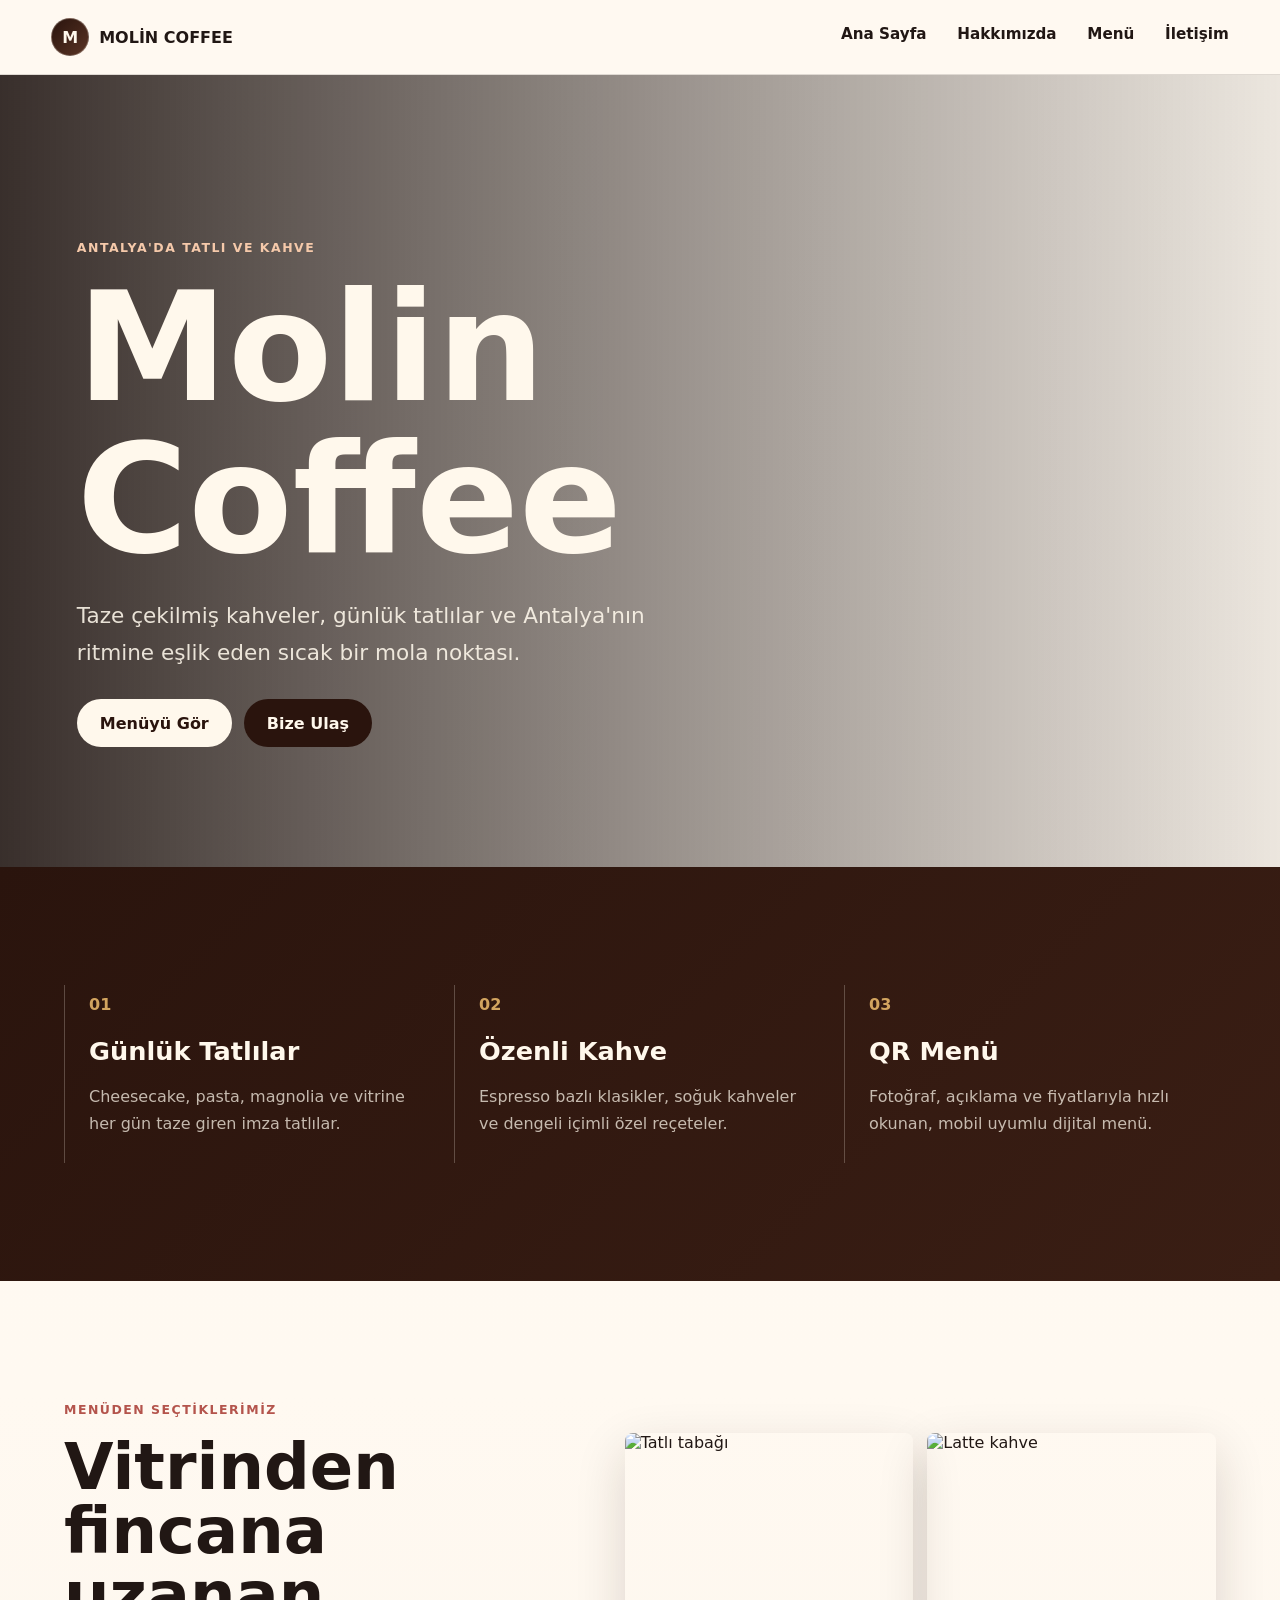
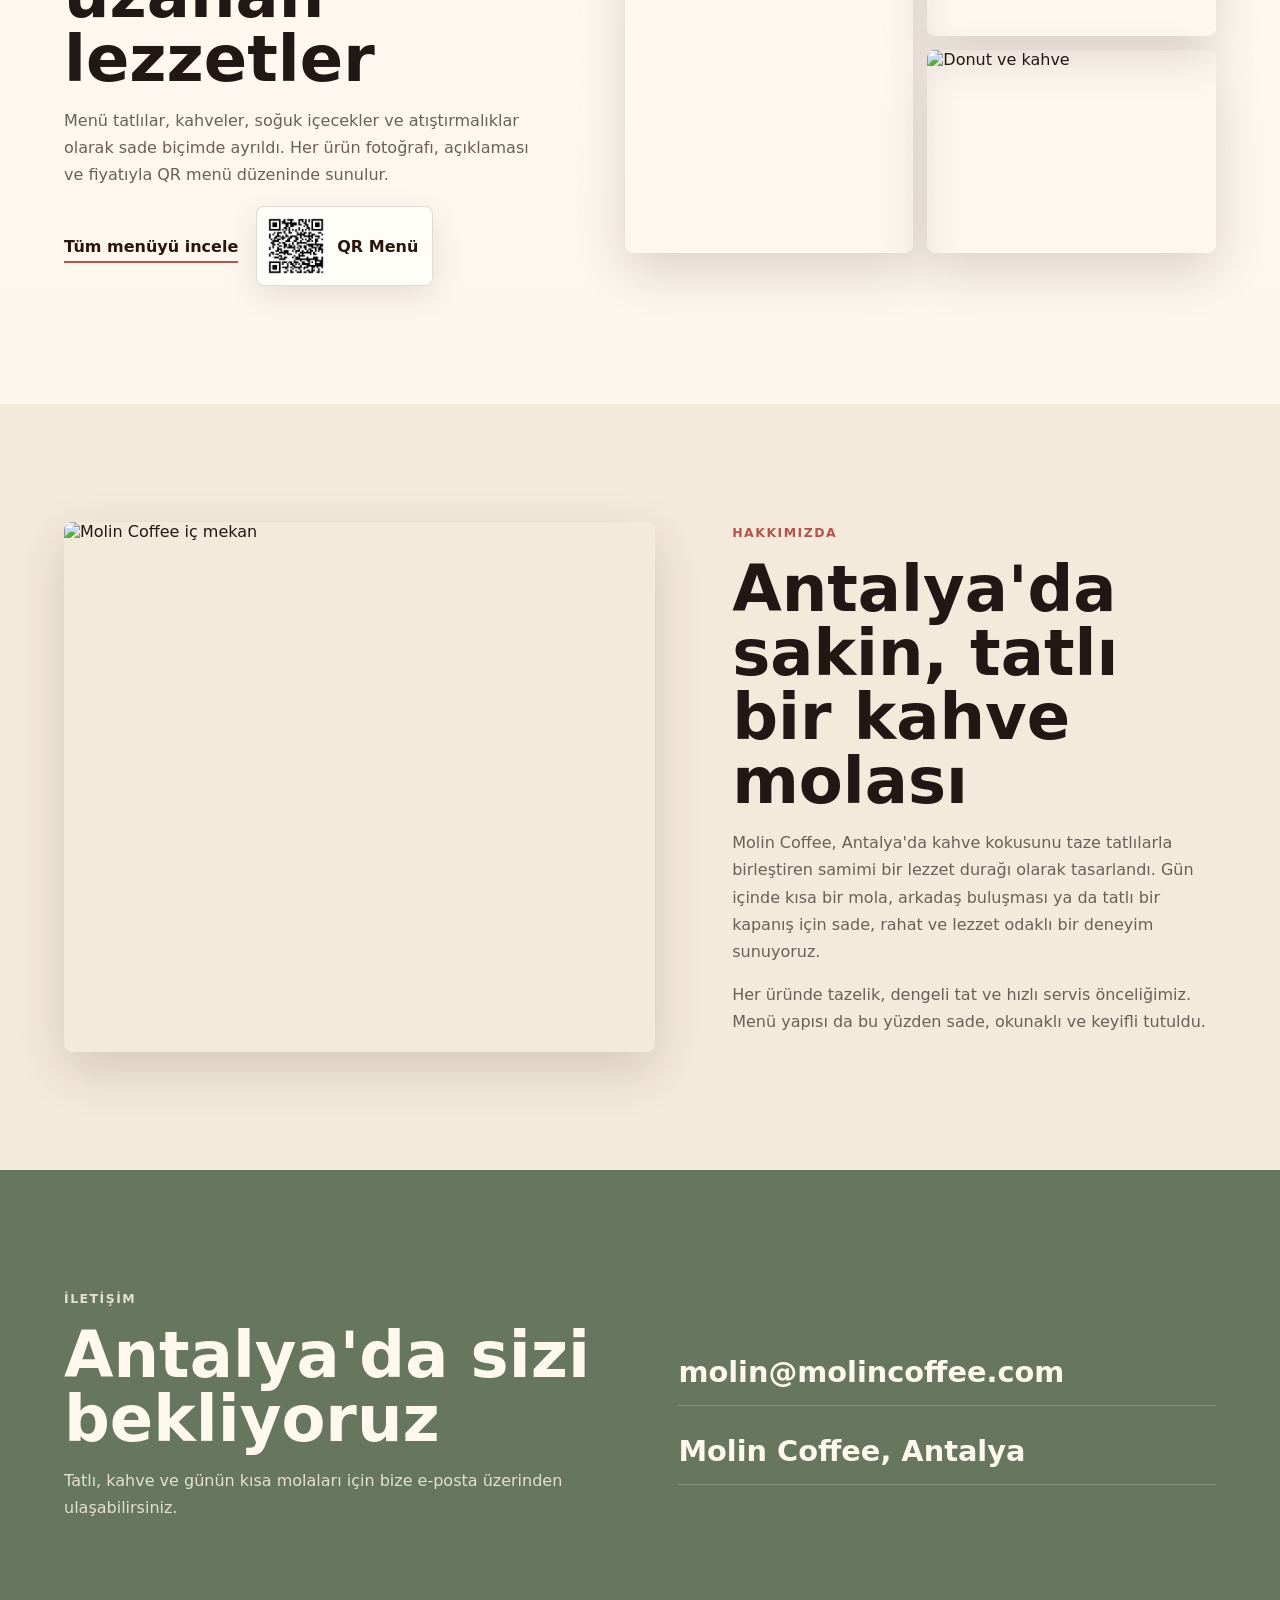
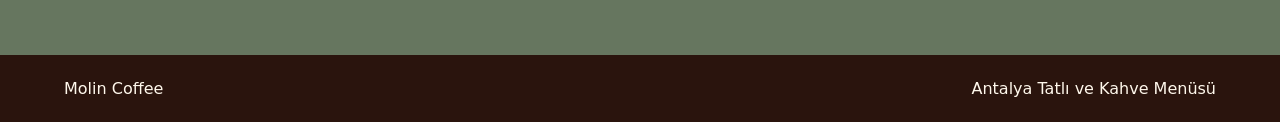
==== index.html @ 75cde3d1 "Add menu data for desserts, beverages, and sandwiches with detailed descriptions and pricing" ====
<!doctype html>
<html lang="tr">
  <head>
    <meta charset="utf-8">
    <meta name="viewport" content="width=device-width, initial-scale=1">
    <title>Molin Coffee | Tatlı ve Kahve</title>
    <meta name="description" content="Molin Coffee Antalya'da tatlı, kahve ve ferah içecekleriyle sıcak bir buluşma noktası.">
    <link rel="preconnect" href="https://images.unsplash.com">
    <link rel="stylesheet" href="styles.css">
  </head>
  <body>
    <header class="site-header" data-header>
      <a class="brand" href="#anasayfa" aria-label="Molin Coffee ana sayfa">
        <span class="brand-mark">M</span>
        <span>Molin Coffee</span>
      </a>
      <button class="nav-toggle" type="button" data-nav-toggle aria-label="Menüyü aç">
        <span></span>
        <span></span>
        <span></span>
      </button>
      <nav class="site-nav" data-nav>
        <a href="#anasayfa">Ana Sayfa</a>
        <a href="#hakkimizda">Hakkımızda</a>
        <a href="menu.html">Menü</a>
        <a href="#iletisim">İletişim</a>
      </nav>
    </header>

    <main>
      <section class="hero" id="anasayfa">
        <div class="hero-bg" role="img" aria-label="Kahve ve tatlı masası"></div>
        <div class="hero-content">
          <p class="eyebrow">Antalya'da tatlı ve kahve</p>
          <h1>Molin Coffee</h1>
          <p class="hero-copy">Taze çekilmiş kahveler, günlük tatlılar ve Antalya'nın ritmine eşlik eden sıcak bir mola noktası.</p>
          <div class="hero-actions">
            <a class="button primary" href="menu.html">Menüyü Gör</a>
            <a class="button secondary" href="#iletisim">Bize Ulaş</a>
          </div>
        </div>
      </section>

      <section class="section intro-band" aria-label="Öne çıkanlar">
        <div class="section-inner feature-grid">
          <article>
            <span class="feature-icon">01</span>
            <h2>Günlük Tatlılar</h2>
            <p>Cheesecake, pasta, magnolia ve vitrine her gün taze giren imza tatlılar.</p>
          </article>
          <article>
            <span class="feature-icon">02</span>
            <h2>Özenli Kahve</h2>
            <p>Espresso bazlı klasikler, soğuk kahveler ve dengeli içimli özel reçeteler.</p>
          </article>
          <article>
            <span class="feature-icon">03</span>
            <h2>QR Menü</h2>
            <p>Fotoğraf, açıklama ve fiyatlarıyla hızlı okunan, mobil uyumlu dijital menü.</p>
          </article>
        </div>
      </section>

      <section class="section" id="menu-ozet">
        <div class="section-inner split">
          <div>
            <p class="eyebrow">Menüden seçtiklerimiz</p>
            <h2>Vitrinden fincana uzanan lezzetler</h2>
            <p>Menü tatlılar, kahveler, soğuk içecekler ve atıştırmalıklar olarak sade biçimde ayrıldı. Her ürün fotoğrafı, açıklaması ve fiyatıyla QR menü düzeninde sunulur.</p>
            <div class="menu-cta-row">
              <a class="text-link" href="menu.html">Tüm menüyü incele</a>
              <a class="qr-mini" href="menu.html" aria-label="QR menüyü aç">
                <img src="assets/qr-menu-tight.png" alt="Molin Coffee QR menü kodu">
                <span>QR Menü</span>
              </a>
            </div>
          </div>
          <div class="showcase-grid" aria-label="Ürün görselleri">
            <img src="https://images.unsplash.com/photo-1488477181946-6428a0291777?auto=format&fit=crop&w=700&q=80" alt="Tatlı tabağı">
            <img src="https://images.unsplash.com/photo-1511920170033-f8396924c348?auto=format&fit=crop&w=700&q=80" alt="Latte kahve">
            <img src="https://images.unsplash.com/photo-1551024506-0bccd828d307?auto=format&fit=crop&w=700&q=80" alt="Donut ve kahve">
          </div>
        </div>
      </section>

      <section class="section about-section" id="hakkimizda">
        <div class="section-inner about-layout">
          <img src="https://images.unsplash.com/photo-1554118811-1e0d58224f24?auto=format&fit=crop&w=1100&q=80" alt="Molin Coffee iç mekan">
          <div>
            <p class="eyebrow">Hakkımızda</p>
            <h2>Antalya'da sakin, tatlı bir kahve molası</h2>
            <p>Molin Coffee, Antalya'da kahve kokusunu taze tatlılarla birleştiren samimi bir lezzet durağı olarak tasarlandı. Gün içinde kısa bir mola, arkadaş buluşması ya da tatlı bir kapanış için sade, rahat ve lezzet odaklı bir deneyim sunuyoruz.</p>
            <p>Her üründe tazelik, dengeli tat ve hızlı servis önceliğimiz. Menü yapısı da bu yüzden sade, okunaklı ve keyifli tutuldu.</p>
          </div>
        </div>
      </section>

      <section class="section contact-section" id="iletisim">
        <div class="section-inner contact-layout">
          <div>
            <p class="eyebrow">İletişim</p>
            <h2>Antalya'da sizi bekliyoruz</h2>
            <p>Tatlı, kahve ve günün kısa molaları için bize e-posta üzerinden ulaşabilirsiniz.</p>
          </div>
          <div class="contact-list">
            <a href="mailto:molin@molincoffee.com">molin@molincoffee.com</a>
            <span>Molin Coffee, Antalya</span>
          </div>
        </div>
      </section>
    </main>

    <footer class="site-footer">
      <span>Molin Coffee</span>
      <span>Antalya Tatlı ve Kahve Menüsü</span>
    </footer>

    <script src="app.js"></script>
  </body>
</html>
---- styles.css ----
:root {
  --ink: #211714;
  --muted: #6c5f58;
  --paper: #fff9f1;
  --cream: #f4eadb;
  --coffee: #5a3425;
  --coffee-dark: #2a140d;
  --rose: #b4544c;
  --sage: #66765f;
  --gold: #d2a45f;
  --line: rgba(33, 23, 20, 0.14);
  --shadow: 0 18px 50px rgba(45, 23, 16, 0.16);
  font-family: Inter, ui-sans-serif, system-ui, -apple-system, BlinkMacSystemFont, "Segoe UI", sans-serif;
}

* {
  box-sizing: border-box;
}

html {
  scroll-behavior: smooth;
}

body {
  margin: 0;
  color: var(--ink);
  background:
    linear-gradient(180deg, #fffaf2 0%, var(--paper) 42%, #f7efe4 100%);
}

a {
  color: inherit;
  text-decoration: none;
}

img {
  display: block;
  max-width: 100%;
}

button,
input,
textarea,
select {
  font: inherit;
}

.site-header,
.menu-header {
  align-items: center;
  background: rgba(255, 249, 241, 0.92);
  border-bottom: 1px solid var(--line);
  display: flex;
  justify-content: space-between;
  left: 0;
  padding: 18px clamp(18px, 4vw, 56px);
  position: sticky;
  right: 0;
  top: 0;
  z-index: 20;
  backdrop-filter: blur(18px);
}

.brand {
  align-items: center;
  display: inline-flex;
  font-weight: 900;
  gap: 10px;
  letter-spacing: 0;
  text-transform: uppercase;
}

.brand-mark {
  align-items: center;
  background: linear-gradient(135deg, var(--coffee-dark), var(--coffee));
  border: 1px solid rgba(255, 248, 236, 0.28);
  border-radius: 50%;
  color: #fff8ec;
  display: inline-flex;
  height: 38px;
  justify-content: center;
  width: 38px;
}

.site-nav {
  align-items: center;
  display: flex;
  gap: clamp(16px, 2.4vw, 34px);
  font-size: 0.95rem;
  font-weight: 800;
}

.site-nav a {
  border-bottom: 2px solid transparent;
  padding-bottom: 5px;
}

.site-nav a:hover {
  border-color: var(--rose);
}

.nav-toggle {
  background: transparent;
  border: 0;
  display: none;
  height: 42px;
  padding: 8px;
  width: 42px;
}

.nav-toggle span {
  background: var(--ink);
  display: block;
  height: 2px;
  margin: 6px 0;
  width: 24px;
}

.hero {
  min-height: 88vh;
  overflow: hidden;
  position: relative;
}

.hero-bg {
  background:
    linear-gradient(90deg, rgba(33, 23, 20, 0.9), rgba(33, 23, 20, 0.46) 52%, rgba(33, 23, 20, 0.08)),
    url("https://images.unsplash.com/photo-1445116572660-236099ec97a0?auto=format&fit=crop&w=1800&q=82") center / cover;
  inset: 0;
  position: absolute;
  transform: scale(1.02);
}

.hero-content {
  color: #fff8ec;
  max-width: 760px;
  padding: clamp(120px, 18vh, 180px) clamp(20px, 6vw, 80px) 120px;
  position: relative;
}

.eyebrow {
  color: var(--rose);
  font-size: 0.78rem;
  font-weight: 900;
  letter-spacing: 0.12em;
  margin: 0 0 14px;
  text-transform: uppercase;
}

.hero .eyebrow {
  color: #f5c9aa;
}

h1,
h2 {
  letter-spacing: 0;
  line-height: 1;
  margin: 0;
}

h1 {
  font-size: clamp(4rem, 13vw, 9.5rem);
}

h2 {
  font-size: clamp(2rem, 5vw, 4.4rem);
}

p {
  color: var(--muted);
  line-height: 1.7;
}

.hero-copy {
  color: rgba(255, 248, 236, 0.88);
  font-size: clamp(1.1rem, 2vw, 1.35rem);
  max-width: 620px;
}

.hero-notes {
  display: flex;
  flex-wrap: wrap;
  gap: 10px;
  margin-top: 26px;
}

.hero-notes span {
  border: 1px solid rgba(255, 248, 236, 0.34);
  border-radius: 999px;
  color: rgba(255, 248, 236, 0.9);
  font-size: 0.82rem;
  font-weight: 900;
  padding: 9px 13px;
  text-transform: uppercase;
}

.hero-actions,
.form-actions {
  display: flex;
  flex-wrap: wrap;
  gap: 12px;
  margin-top: 28px;
}

.button {
  align-items: center;
  border: 1px solid transparent;
  border-radius: 999px;
  cursor: pointer;
  display: inline-flex;
  font-weight: 800;
  justify-content: center;
  min-height: 48px;
  padding: 0 22px;
  transition: transform 160ms ease, box-shadow 160ms ease, background 160ms ease;
}

.button:hover {
  box-shadow: 0 12px 26px rgba(45, 23, 16, 0.18);
  transform: translateY(-1px);
}

.button.primary {
  background: #fff8ec;
  color: var(--coffee-dark);
}

.button.secondary {
  background: var(--coffee-dark);
  color: #fff8ec;
}

.button.ghost {
  background: transparent;
  border-color: var(--line);
  color: var(--coffee-dark);
}

.button.small {
  background: var(--coffee-dark);
  color: #fff8ec;
  min-height: 40px;
  padding: 0 16px;
}

.section {
  padding: clamp(64px, 10vw, 118px) clamp(20px, 5vw, 72px);
}

.section-inner {
  margin: 0 auto;
  max-width: 1180px;
}

.intro-band {
  background:
    linear-gradient(135deg, var(--coffee-dark), #3a1e14);
}

.feature-grid {
  display: grid;
  gap: 18px;
  grid-template-columns: repeat(3, 1fr);
}

.feature-grid article {
  border-left: 1px solid rgba(255, 248, 236, 0.24);
  padding: 10px 24px;
}

.feature-grid h2 {
  color: #fff8ec;
  font-size: 1.6rem;
  line-height: 1.2;
}

.feature-grid p {
  color: rgba(255, 248, 236, 0.72);
}

.feature-icon {
  color: var(--gold);
  display: block;
  font-weight: 900;
  margin-bottom: 22px;
}

.split,
.about-layout,
.contact-layout {
  align-items: center;
  display: grid;
  gap: clamp(32px, 6vw, 80px);
  grid-template-columns: 0.9fr 1.1fr;
}

.text-link {
  border-bottom: 2px solid var(--rose);
  color: var(--coffee-dark);
  display: inline-flex;
  font-weight: 900;
  margin-top: 8px;
  padding-bottom: 5px;
}

.menu-cta-row {
  align-items: center;
  display: flex;
  flex-wrap: wrap;
  gap: 18px;
  margin-top: 18px;
}

.qr-mini {
  align-items: center;
  background: #fffdf8;
  border: 1px solid var(--line);
  border-radius: 8px;
  box-shadow: 0 10px 30px rgba(45, 23, 16, 0.1);
  display: inline-flex;
  gap: 12px;
  padding: 10px 14px 10px 10px;
}

.qr-mini img {
  aspect-ratio: 1;
  border-radius: 6px;
  height: 58px;
  object-fit: cover;
  width: 58px;
}

.qr-mini span {
  color: var(--coffee-dark);
  font-weight: 900;
}

.showcase-grid {
  display: grid;
  gap: 14px;
  grid-template-columns: 1fr 1fr;
}

.showcase-grid img,
.about-layout img {
  border-radius: 8px;
  box-shadow: var(--shadow);
  height: 100%;
  object-fit: cover;
  width: 100%;
}

.showcase-grid img:first-child {
  grid-row: span 2;
  min-height: 420px;
}

.about-section {
  background: var(--cream);
}

.about-layout {
  grid-template-columns: 1.1fr 0.9fr;
}

.about-layout img {
  min-height: 520px;
}

.contact-section {
  background: var(--sage);
  color: #fff8ec;
}

.contact-section p,
.contact-section .eyebrow {
  color: rgba(255, 248, 236, 0.82);
}

.contact-layout {
  grid-template-columns: 1fr 1fr;
}

.contact-list {
  display: grid;
  gap: 12px;
}

.contact-list a,
.contact-list span {
  border-bottom: 1px solid rgba(255, 248, 236, 0.22);
  font-size: clamp(1.15rem, 2.3vw, 1.8rem);
  font-weight: 800;
  padding: 16px 0;
}

.site-footer {
  align-items: center;
  background: var(--coffee-dark);
  color: #fff8ec;
  display: flex;
  justify-content: space-between;
  padding: 24px clamp(20px, 5vw, 72px);
}

.menu-page {
  background: #f7efe4;
}

.menu-page .menu-header {
  padding: 10px clamp(16px, 3vw, 36px);
  position: relative;
}

.menu-shell {
  margin: 0 auto;
  max-width: 1040px;
  padding: 12px 18px 72px;
}

.menu-hero {
  align-items: center;
  background: var(--coffee-dark);
  border-radius: 8px;
  color: #fff8ec;
  display: grid;
  gap: 32px;
  grid-template-columns: minmax(0, 1fr) 190px;
  margin-bottom: 14px;
  padding: clamp(22px, 4vw, 42px);
}

.menu-hero h1 {
  font-size: clamp(3rem, 10vw, 7rem);
}

.menu-hero p {
  color: rgba(255, 248, 236, 0.78);
  max-width: 620px;
}

.menu-qr-image {
  aspect-ratio: 1;
  background: #fff;
  border: 10px solid #fff;
  border-radius: 8px;
  box-shadow: 0 18px 40px rgba(0, 0, 0, 0.24);
  object-fit: cover;
  width: 190px;
}

.menu-tools {
  background:
    linear-gradient(90deg, rgba(255, 249, 241, 0), rgba(255, 249, 241, 0.94) 92%) right / 44px 100% no-repeat,
    rgba(255, 249, 241, 0.84);
  border: 1px solid rgba(33, 23, 20, 0.1);
  border-radius: 8px;
  margin-bottom: 14px;
  padding: 8px;
  position: sticky;
  top: 0;
  z-index: 18;
  backdrop-filter: blur(18px);
  box-shadow: 0 10px 30px rgba(45, 23, 16, 0.08);
}

.search-box {
  display: grid;
  gap: 8px;
}

.search-box span {
  color: var(--muted);
  font-size: 0.84rem;
  font-weight: 800;
}

input,
textarea,
select {
  background: #fffdf8;
  border: 1px solid var(--line);
  border-radius: 8px;
  color: var(--ink);
  min-height: 48px;
  padding: 12px 14px;
  width: 100%;
}

textarea {
  min-height: 100px;
  resize: vertical;
}

.category-tabs {
  display: flex;
  gap: 6px;
  overflow-x: auto;
  padding: 2px 32px 2px 2px;
  scrollbar-width: none;
}

.category-tabs::-webkit-scrollbar {
  display: none;
}

.category-tabs button {
  align-items: center;
  background: rgba(255, 253, 248, 0.78);
  border: 1px solid var(--line);
  border-radius: 8px;
  color: var(--coffee-dark);
  cursor: pointer;
  display: inline-flex;
  flex: 0 0 auto;
  gap: 9px;
  font-size: 0.92rem;
  font-weight: 800;
  min-height: 38px;
  padding: 0 12px;
  transition: background 160ms ease, border-color 160ms ease, color 160ms ease, transform 160ms ease;
  white-space: nowrap;
}

.category-tabs button:hover {
  border-color: rgba(90, 52, 37, 0.28);
  transform: translateY(-1px);
}

.category-tabs button.active {
  background: var(--coffee-dark);
  border-color: var(--coffee-dark);
  box-shadow: 0 8px 18px rgba(42, 20, 13, 0.18);
  color: #fff8ec;
}

.category-tabs small {
  align-items: center;
  background: rgba(42, 20, 13, 0.08);
  border-radius: 999px;
  color: var(--muted);
  display: inline-flex;
  font-size: 0.72rem;
  font-weight: 900;
  height: 22px;
  justify-content: center;
  min-width: 24px;
  padding: 0 7px;
}

.category-tabs button.active small {
  background: rgba(255, 248, 236, 0.18);
  color: #fff8ec;
}

.menu-list {
  display: grid;
  gap: 14px;
}

.menu-subcategory {
  display: grid;
  gap: 12px;
}

.subcategory-heading {
  align-items: center;
  background: rgba(90, 52, 37, 0.12);
  border: 1px solid rgba(33, 23, 20, 0.12);
  border-radius: 8px;
  color: var(--coffee-dark);
  cursor: pointer;
  display: flex;
  font-size: clamp(1.05rem, 3.4vw, 1.35rem);
  font-weight: 900;
  justify-content: space-between;
  min-height: 64px;
  padding: 14px 18px;
  text-align: left;
  width: 100%;
}

.subcategory-heading::after {
  align-items: center;
  border: 2px solid rgba(42, 20, 13, 0.42);
  border-radius: 50%;
  content: "+";
  display: inline-flex;
  flex: 0 0 auto;
  font-size: 1.45rem;
  height: 40px;
  justify-content: center;
  line-height: 1;
  width: 40px;
}

.subcategory-heading[aria-expanded="true"]::after {
  content: "-";
}

.subcategory-heading small {
  background: rgba(42, 20, 13, 0.1);
  border-radius: 999px;
  color: var(--muted);
  font-size: 0.78rem;
  margin-left: auto;
  margin-right: 12px;
  min-width: 26px;
  padding: 5px 8px;
  text-align: center;
}

.subcategory-products {
  display: grid;
  gap: 12px;
}

.menu-item {
  background: #fffdf8;
  border: 1px solid var(--line);
  border-radius: 8px;
  display: grid;
  gap: 18px;
  grid-template-columns: 132px 1fr auto;
  padding: 12px;
  transition: transform 160ms ease, box-shadow 160ms ease, border-color 160ms ease;
}

.menu-item:hover {
  border-color: rgba(180, 84, 76, 0.34);
  box-shadow: 0 14px 34px rgba(45, 23, 16, 0.1);
  transform: translateY(-2px);
}

.menu-item img {
  aspect-ratio: 1;
  border-radius: 8px;
  height: 132px;
  object-fit: cover;
  width: 132px;
}

.menu-item h2 {
  font-size: 1.18rem;
  line-height: 1.25;
  margin-bottom: 8px;
}

.menu-item p {
  margin: 0;
}

.price {
  align-self: center;
  color: var(--rose);
  font-size: 1.15rem;
  font-weight: 900;
  white-space: nowrap;
}

.empty-state {
  border: 1px dashed var(--line);
  border-radius: 8px;
  color: var(--muted);
  padding: 28px;
  text-align: center;
}

.hidden {
  display: none !important;
}

@media (max-width: 800px) {
  .nav-toggle {
    display: block;
  }

  .site-nav {
    background: var(--paper);
    border-bottom: 1px solid var(--line);
    display: none;
    flex-direction: column;
    left: 0;
    padding: 18px;
    position: absolute;
    right: 0;
    top: 75px;
  }

  .site-nav.open {
    display: flex;
  }

  .feature-grid,
  .split,
  .about-layout,
  .contact-layout {
    grid-template-columns: 1fr;
  }

  .feature-grid article {
    border-left: 0;
    border-top: 1px solid rgba(255, 248, 236, 0.24);
    padding: 24px 0 0;
  }

  .showcase-grid img:first-child,
  .about-layout img {
    min-height: 300px;
  }

  .menu-hero {
    grid-template-columns: 1fr;
  }

  .menu-qr-image {
    justify-self: start;
    width: 150px;
  }

  .menu-item {
    grid-template-columns: 92px 1fr;
  }

  .menu-item img {
    height: 92px;
    width: 92px;
  }

  .price {
    grid-column: 2;
  }

}

@media (max-width: 520px) {
  .site-header,
  .menu-header {
    padding: 14px 16px;
  }

  .hero {
    min-height: 82vh;
  }

  .hero-bg {
    background:
      linear-gradient(180deg, rgba(33, 23, 20, 0.85), rgba(33, 23, 20, 0.38)),
      url("https://images.unsplash.com/photo-1445116572660-236099ec97a0?auto=format&fit=crop&w=1100&q=82") center / cover;
  }

  .hero-content {
    padding: 120px 20px 84px;
  }

  .showcase-grid {
    grid-template-columns: 1fr;
  }

  .menu-item {
    grid-template-columns: 1fr;
  }

  .menu-item img {
    height: auto;
    width: 100%;
  }

  .price {
    grid-column: auto;
  }

  .site-footer {
    align-items: start;
    flex-direction: column;
    gap: 8px;
  }
}

@media (max-width: 640px) {
  .menu-qr-image {
    display: none;
  }
}
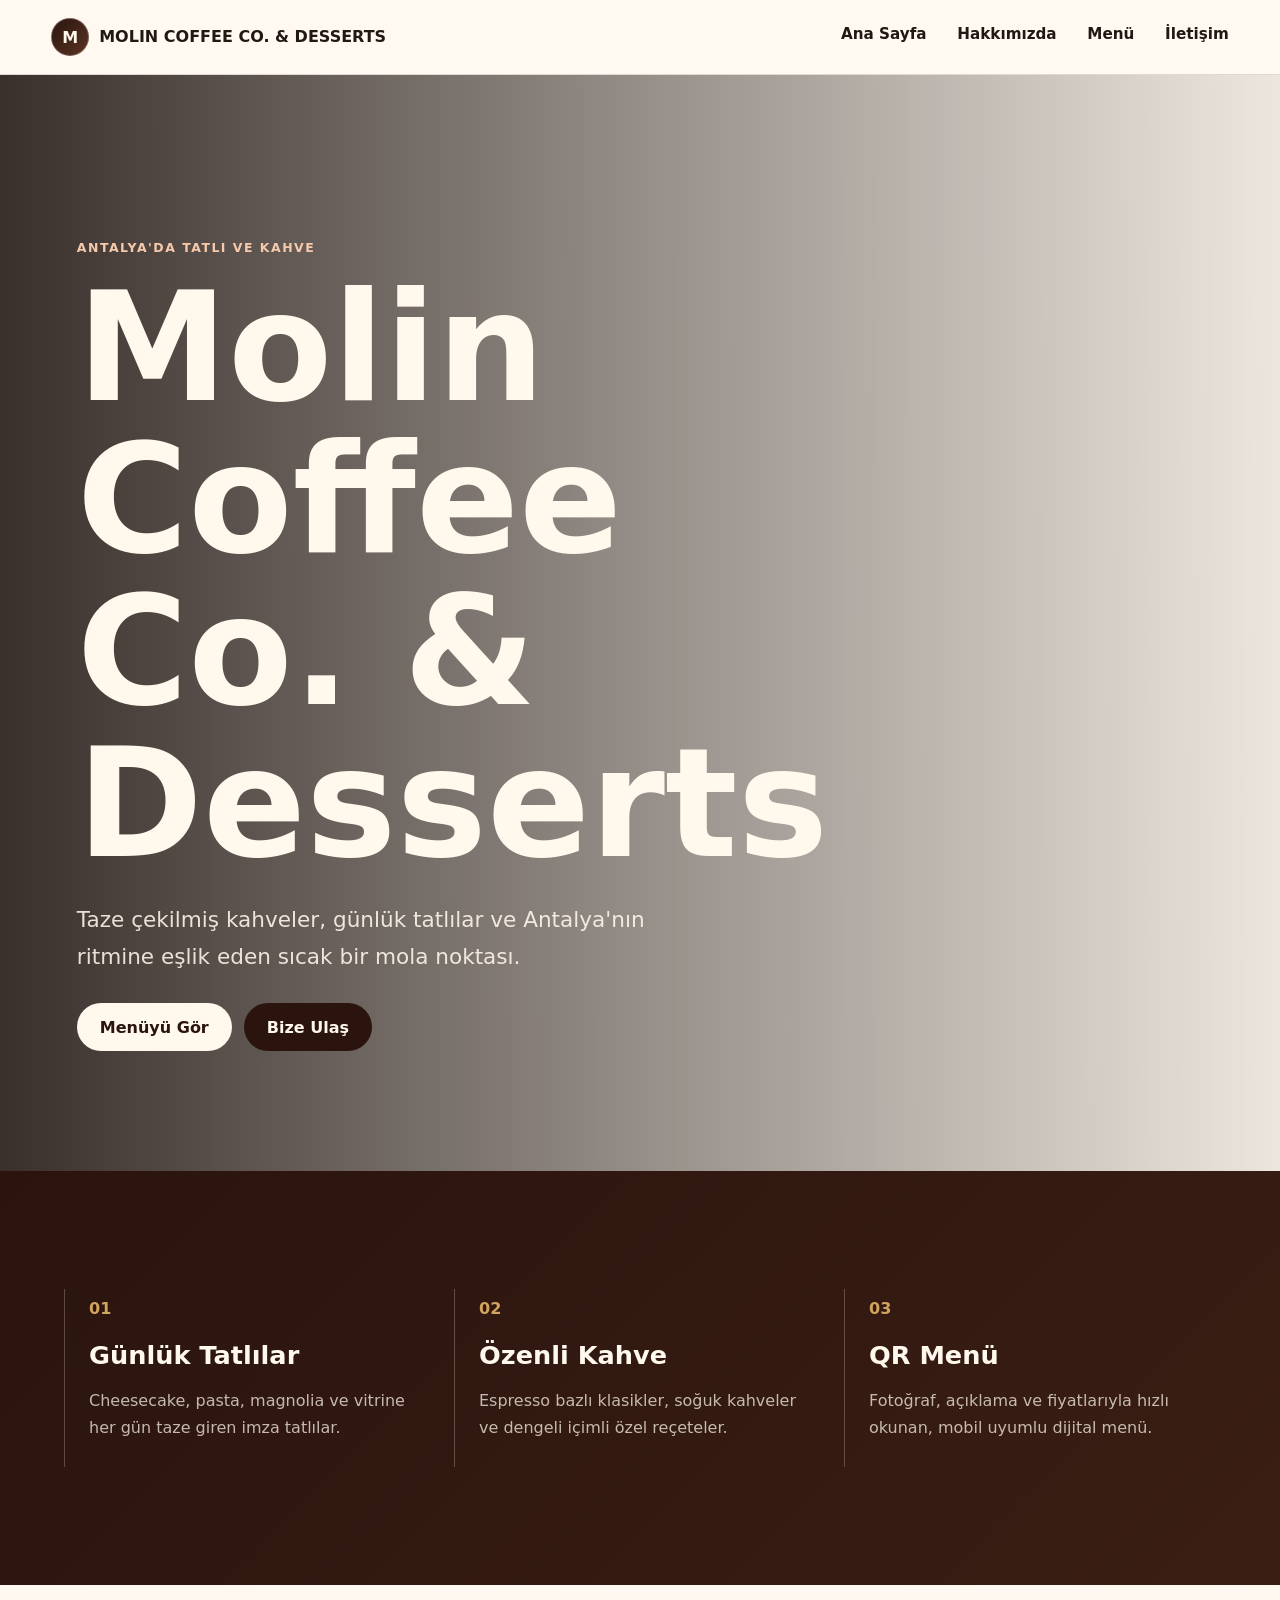
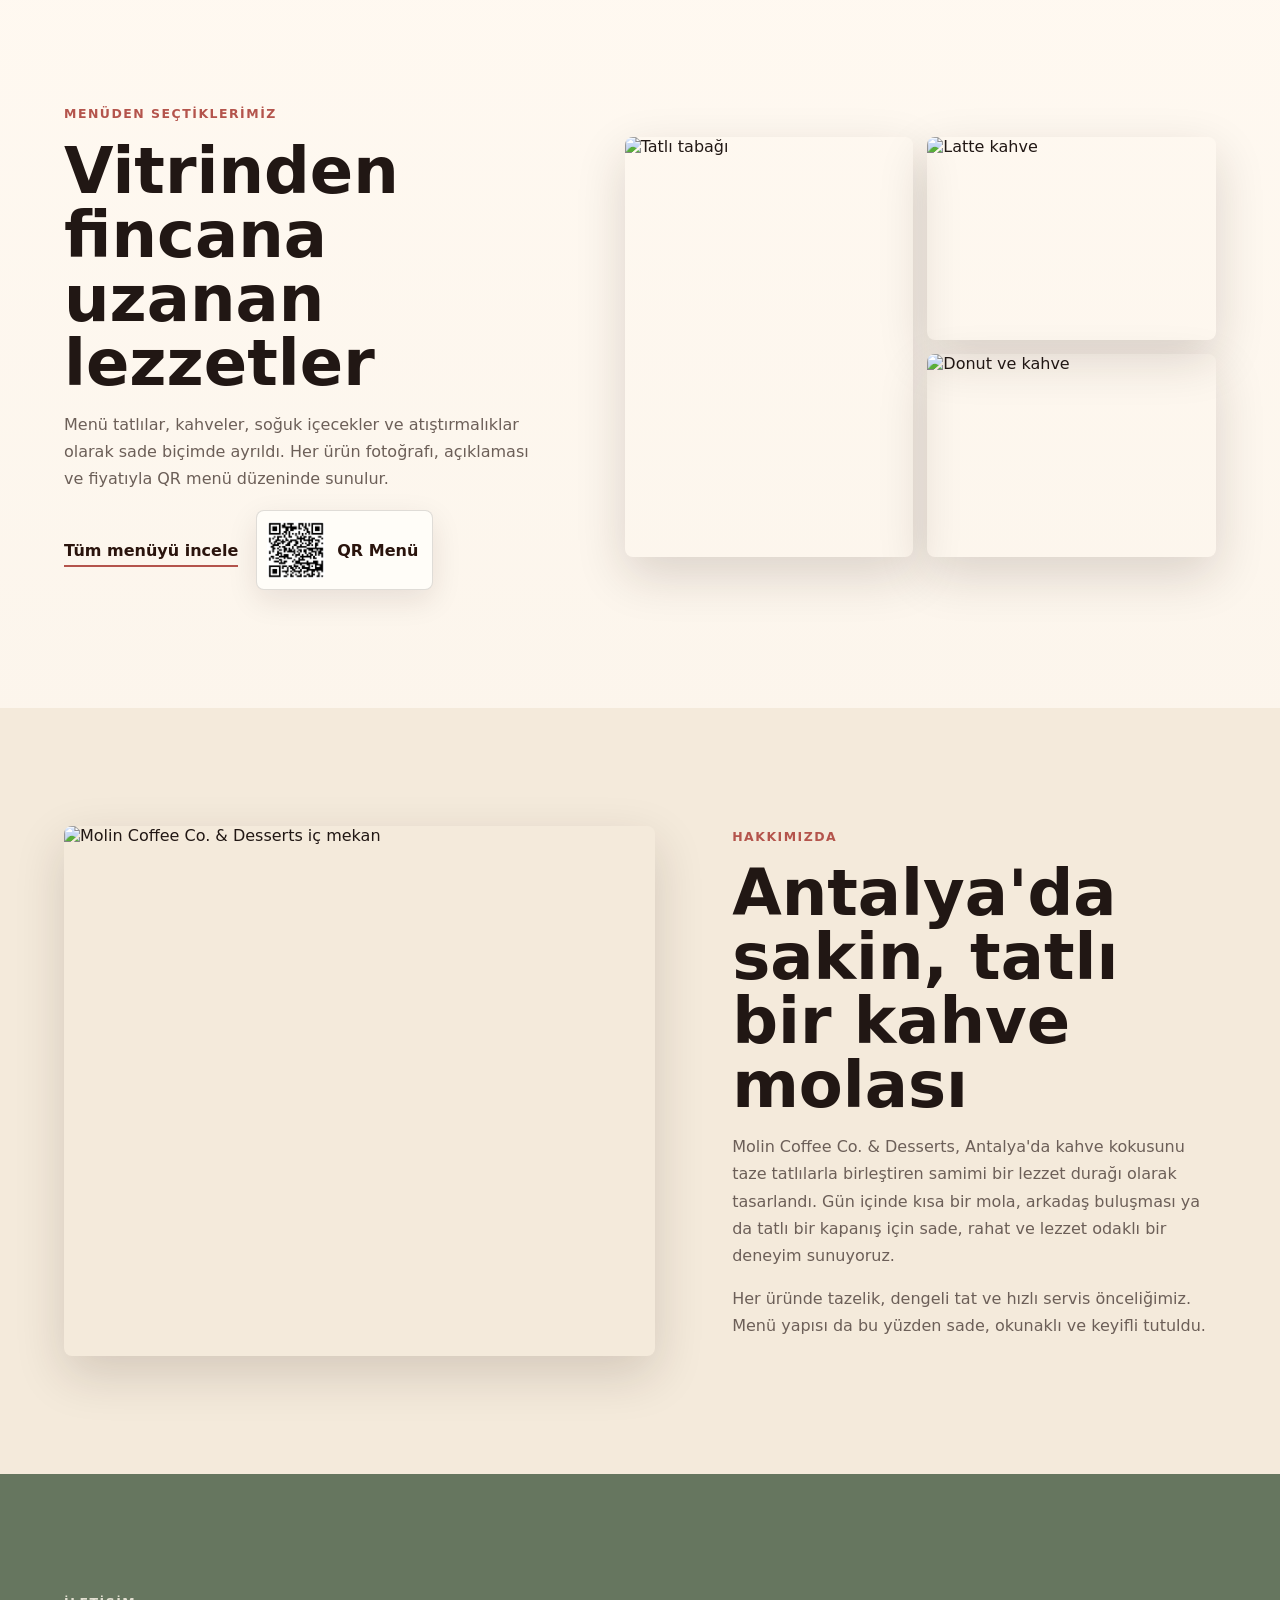
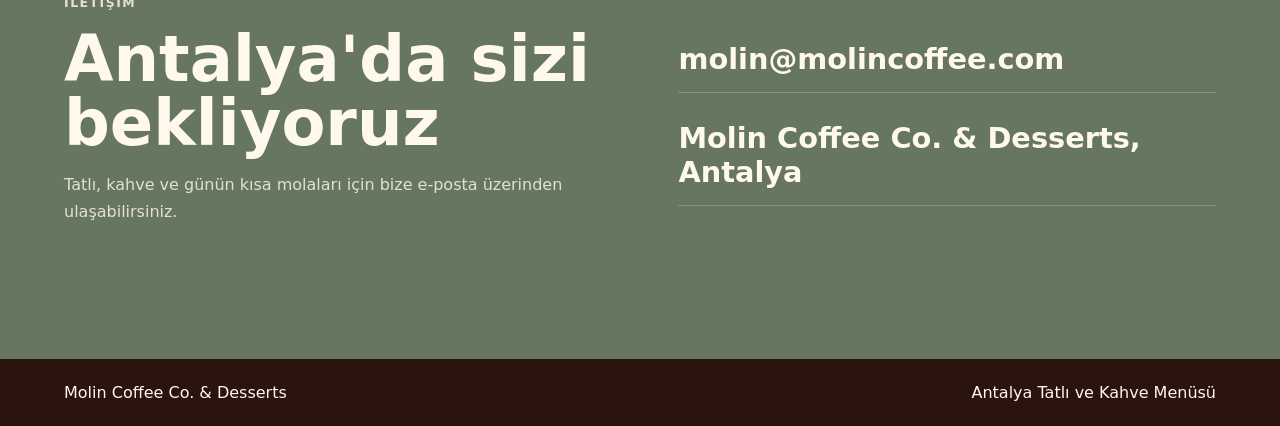
==== commit 882036c7: "Enhance menu functionality by adding price options for products and updating layout for better usabi" ====
--- a/index.html
+++ b/index.html
@@ -3,16 +3,16 @@
   <head>
     <meta charset="utf-8">
     <meta name="viewport" content="width=device-width, initial-scale=1">
-    <title>Molin Coffee | Tatlı ve Kahve</title>
-    <meta name="description" content="Molin Coffee Antalya'da tatlı, kahve ve ferah içecekleriyle sıcak bir buluşma noktası.">
+    <title>Molin Coffee Co. &amp; Desserts | Tatlı ve Kahve</title>
+    <meta name="description" content="Molin Coffee Co. &amp; Desserts Antalya'da tatlı, kahve ve ferah içecekleriyle sıcak bir buluşma noktası.">
     <link rel="preconnect" href="https://images.unsplash.com">
     <link rel="stylesheet" href="styles.css">
   </head>
   <body>
     <header class="site-header" data-header>
-      <a class="brand" href="#anasayfa" aria-label="Molin Coffee ana sayfa">
+      <a class="brand" href="#anasayfa" aria-label="Molin Coffee Co. &amp; Desserts ana sayfa">
         <span class="brand-mark">M</span>
-        <span>Molin Coffee</span>
+        <span>MOLIN COFFEE CO. &amp; DESSERTS</span>
       </a>
       <button class="nav-toggle" type="button" data-nav-toggle aria-label="Menüyü aç">
         <span></span>
@@ -32,7 +32,7 @@
         <div class="hero-bg" role="img" aria-label="Kahve ve tatlı masası"></div>
         <div class="hero-content">
           <p class="eyebrow">Antalya'da tatlı ve kahve</p>
-          <h1>Molin Coffee</h1>
+          <h1>Molin Coffee Co. &amp; Desserts</h1>
           <p class="hero-copy">Taze çekilmiş kahveler, günlük tatlılar ve Antalya'nın ritmine eşlik eden sıcak bir mola noktası.</p>
           <div class="hero-actions">
             <a class="button primary" href="menu.html">Menüyü Gör</a>
@@ -70,7 +70,7 @@
             <div class="menu-cta-row">
               <a class="text-link" href="menu.html">Tüm menüyü incele</a>
               <a class="qr-mini" href="menu.html" aria-label="QR menüyü aç">
-                <img src="assets/qr-menu-tight.png" alt="Molin Coffee QR menü kodu">
+                <img src="assets/qr-menu-tight.png" alt="Molin Coffee Co. &amp; Desserts QR menü kodu">
                 <span>QR Menü</span>
               </a>
             </div>
@@ -85,11 +85,11 @@
 
       <section class="section about-section" id="hakkimizda">
         <div class="section-inner about-layout">
-          <img src="https://images.unsplash.com/photo-1554118811-1e0d58224f24?auto=format&fit=crop&w=1100&q=80" alt="Molin Coffee iç mekan">
+          <img src="https://images.unsplash.com/photo-1554118811-1e0d58224f24?auto=format&fit=crop&w=1100&q=80" alt="Molin Coffee Co. &amp; Desserts iç mekan">
           <div>
             <p class="eyebrow">Hakkımızda</p>
             <h2>Antalya'da sakin, tatlı bir kahve molası</h2>
-            <p>Molin Coffee, Antalya'da kahve kokusunu taze tatlılarla birleştiren samimi bir lezzet durağı olarak tasarlandı. Gün içinde kısa bir mola, arkadaş buluşması ya da tatlı bir kapanış için sade, rahat ve lezzet odaklı bir deneyim sunuyoruz.</p>
+            <p>Molin Coffee Co. &amp; Desserts, Antalya'da kahve kokusunu taze tatlılarla birleştiren samimi bir lezzet durağı olarak tasarlandı. Gün içinde kısa bir mola, arkadaş buluşması ya da tatlı bir kapanış için sade, rahat ve lezzet odaklı bir deneyim sunuyoruz.</p>
             <p>Her üründe tazelik, dengeli tat ve hızlı servis önceliğimiz. Menü yapısı da bu yüzden sade, okunaklı ve keyifli tutuldu.</p>
           </div>
         </div>
@@ -104,14 +104,14 @@
           </div>
           <div class="contact-list">
             <a href="mailto:molin@molincoffee.com">molin@molincoffee.com</a>
-            <span>Molin Coffee, Antalya</span>
+            <span>Molin Coffee Co. &amp; Desserts, Antalya</span>
           </div>
         </div>
       </section>
     </main>
 
     <footer class="site-footer">
-      <span>Molin Coffee</span>
+      <span>Molin Coffee Co. &amp; Desserts</span>
       <span>Antalya Tatlı ve Kahve Menüsü</span>
     </footer>
 
--- a/styles.css
+++ b/styles.css
@@ -67,7 +67,12 @@
   font-weight: 900;
   gap: 10px;
   letter-spacing: 0;
-  text-transform: uppercase;
+  min-width: 0;
+}
+
+.brand span:last-child {
+  font-size: clamp(0.82rem, 2vw, 1rem);
+  line-height: 1.15;
 }
 
 .brand-mark {
@@ -658,6 +663,36 @@
   white-space: nowrap;
 }
 
+.price-options {
+  align-self: center;
+  display: grid;
+  gap: 8px;
+  min-width: 180px;
+}
+
+.price-option {
+  align-items: center;
+  background: rgba(90, 52, 37, 0.08);
+  border: 1px solid rgba(33, 23, 20, 0.1);
+  border-radius: 8px;
+  color: var(--coffee-dark);
+  display: flex;
+  gap: 14px;
+  justify-content: space-between;
+  min-height: 42px;
+  padding: 9px 12px;
+}
+
+.price-option span,
+.price-option strong {
+  font-weight: 900;
+  white-space: nowrap;
+}
+
+.price-option strong {
+  color: var(--rose);
+}
+
 .empty-state {
   border: 1px dashed var(--line);
   border-radius: 8px;
@@ -731,6 +766,11 @@
     grid-column: 2;
   }
 
+  .price-options {
+    grid-column: 2;
+    min-width: 0;
+  }
+
 }
 
 @media (max-width: 520px) {
@@ -770,6 +810,10 @@
     grid-column: auto;
   }
 
+  .price-options {
+    grid-column: auto;
+  }
+
   .site-footer {
     align-items: start;
     flex-direction: column;
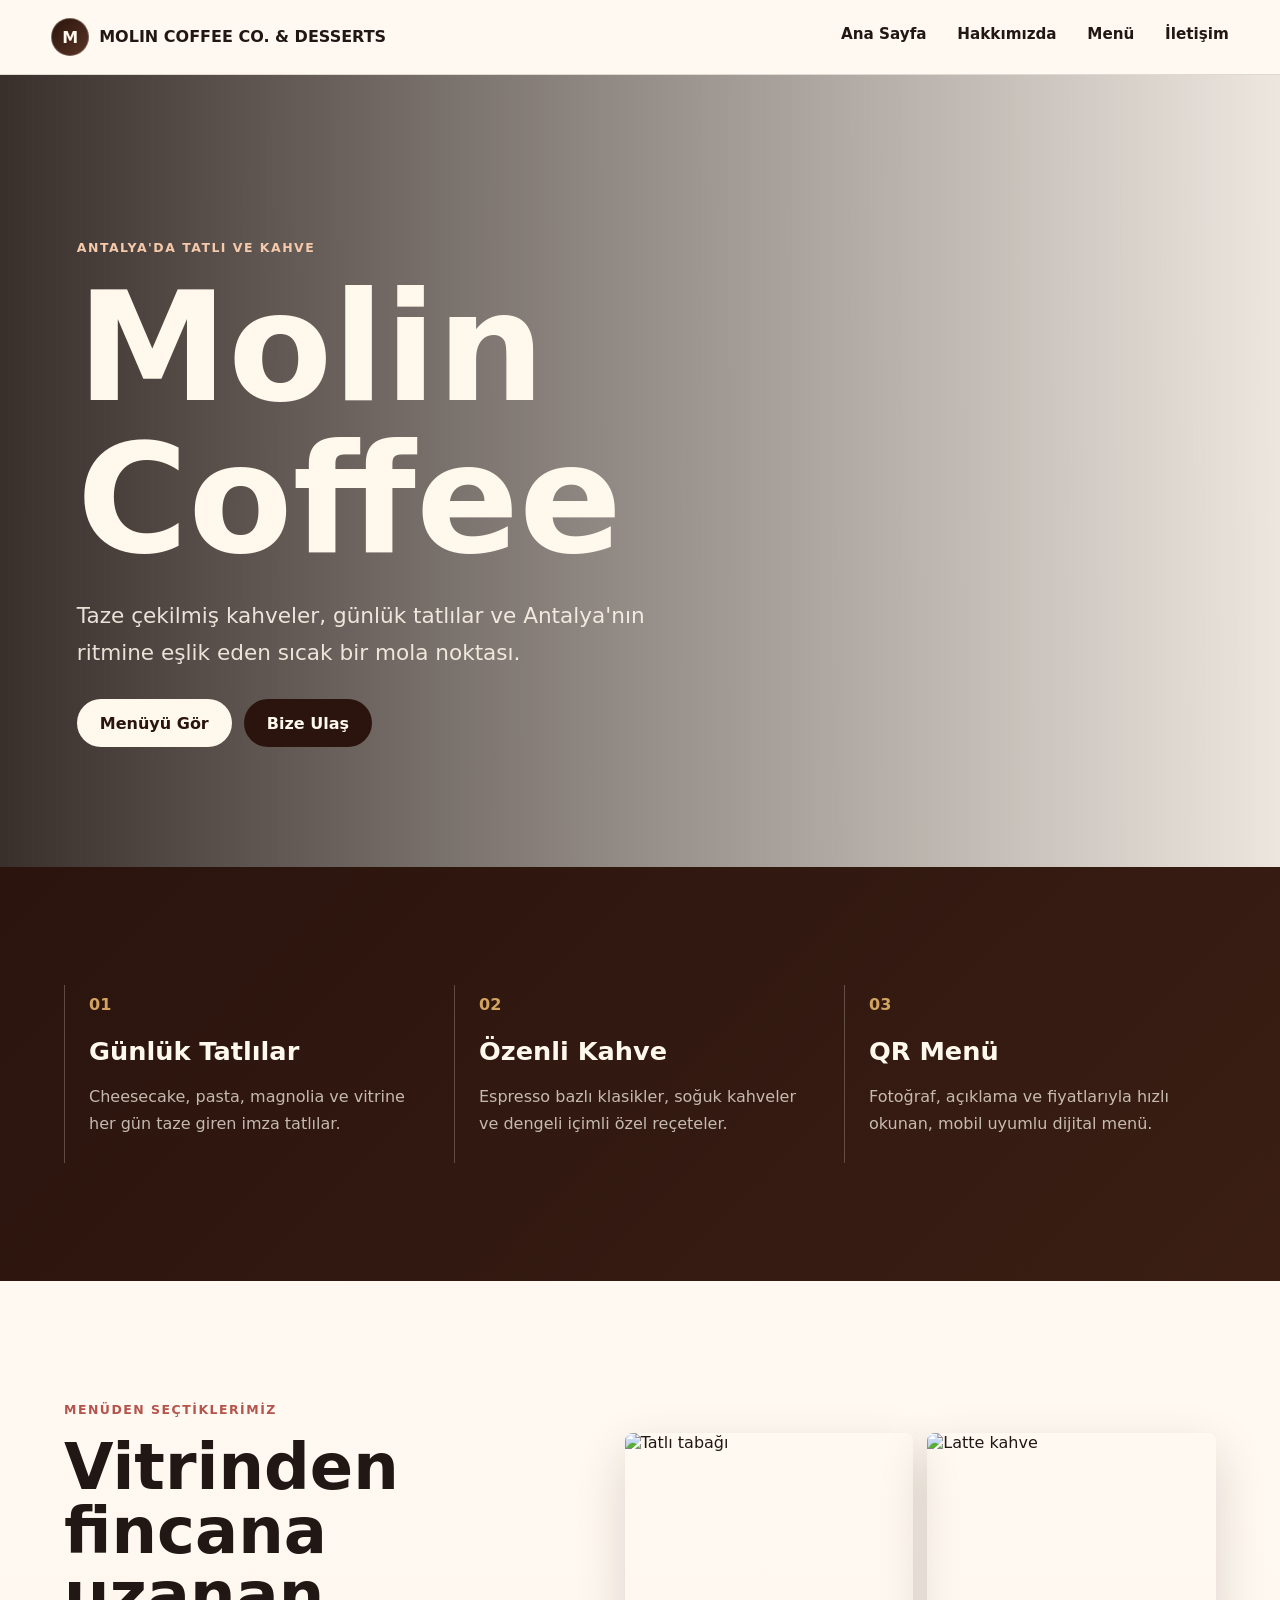
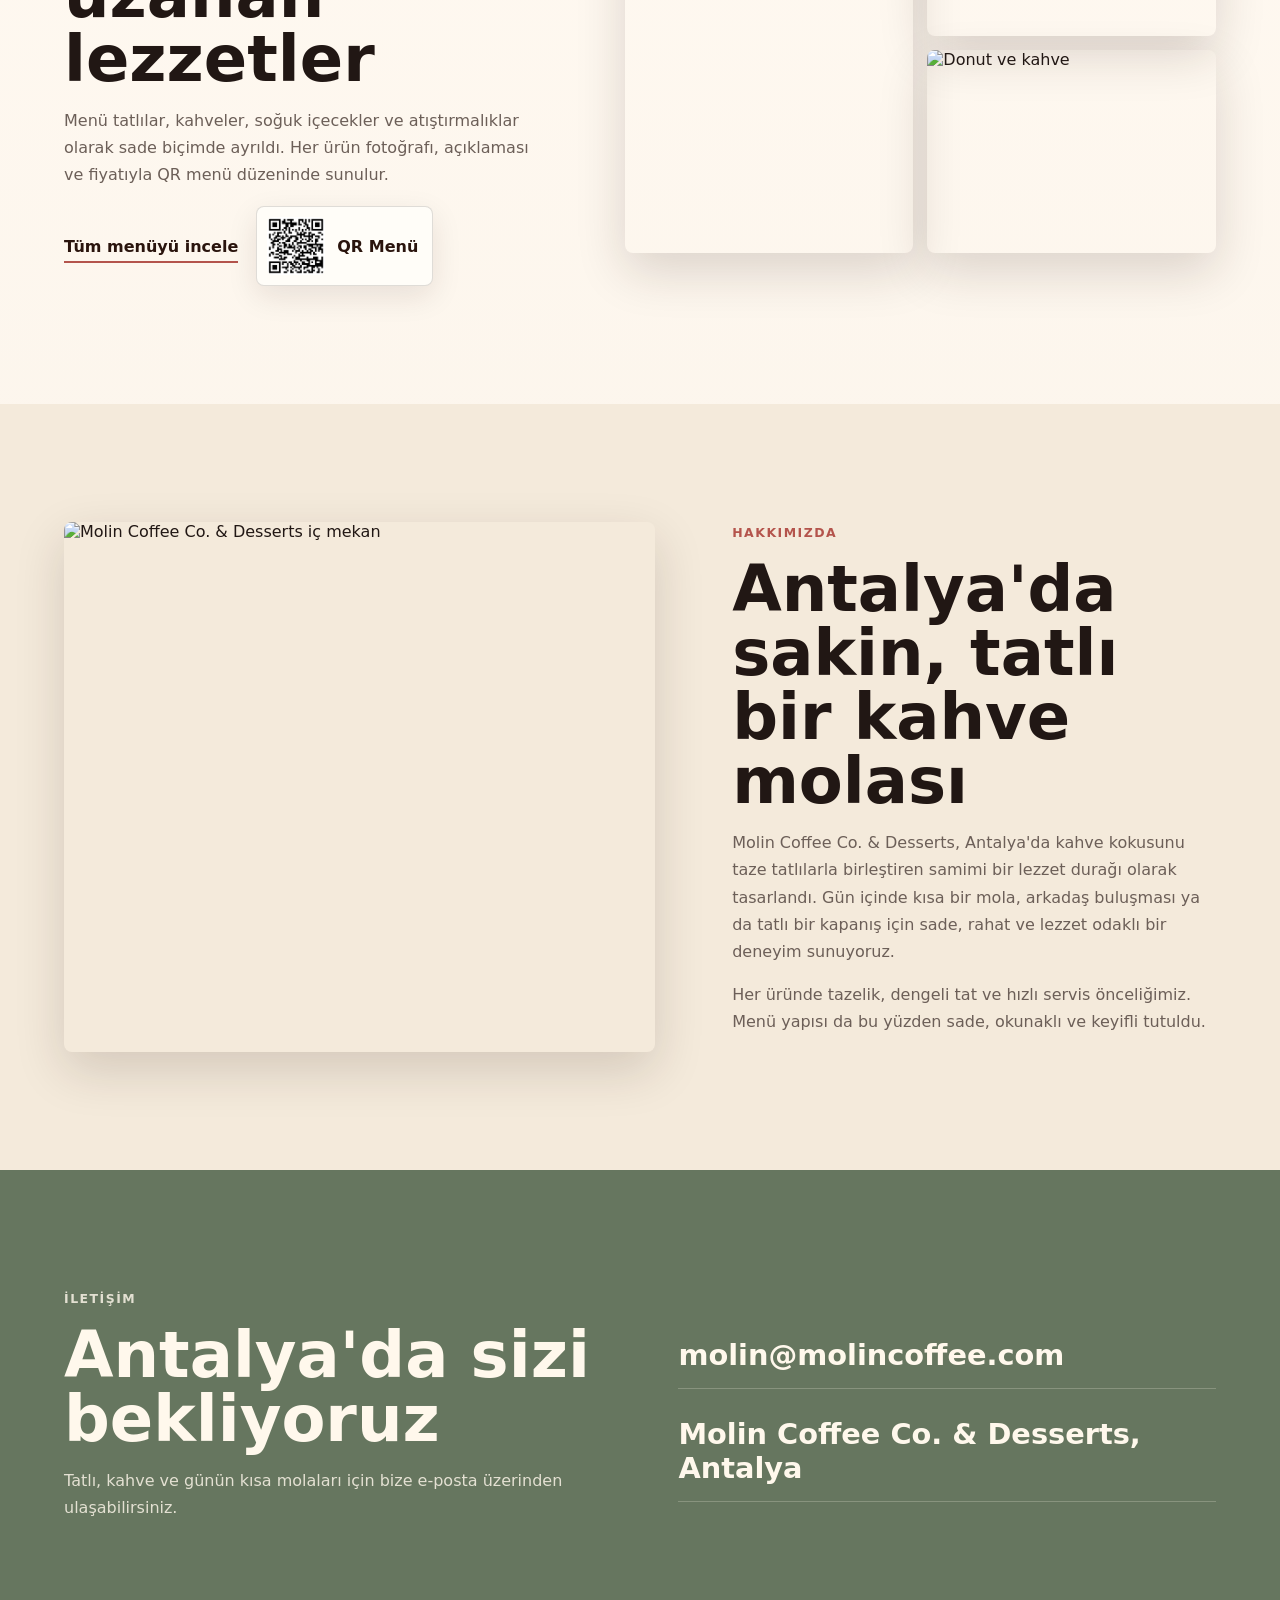
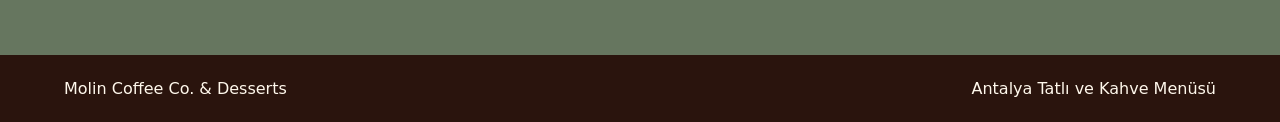
==== commit ce85e24f: "Update hero section title to enhance brand focus" ====
--- a/index.html
+++ b/index.html
@@ -32,7 +32,7 @@
         <div class="hero-bg" role="img" aria-label="Kahve ve tatlı masası"></div>
         <div class="hero-content">
           <p class="eyebrow">Antalya'da tatlı ve kahve</p>
-          <h1>Molin Coffee Co. &amp; Desserts</h1>
+          <h1>Molin Coffee</h1>
           <p class="hero-copy">Taze çekilmiş kahveler, günlük tatlılar ve Antalya'nın ritmine eşlik eden sıcak bir mola noktası.</p>
           <div class="hero-actions">
             <a class="button primary" href="menu.html">Menüyü Gör</a>
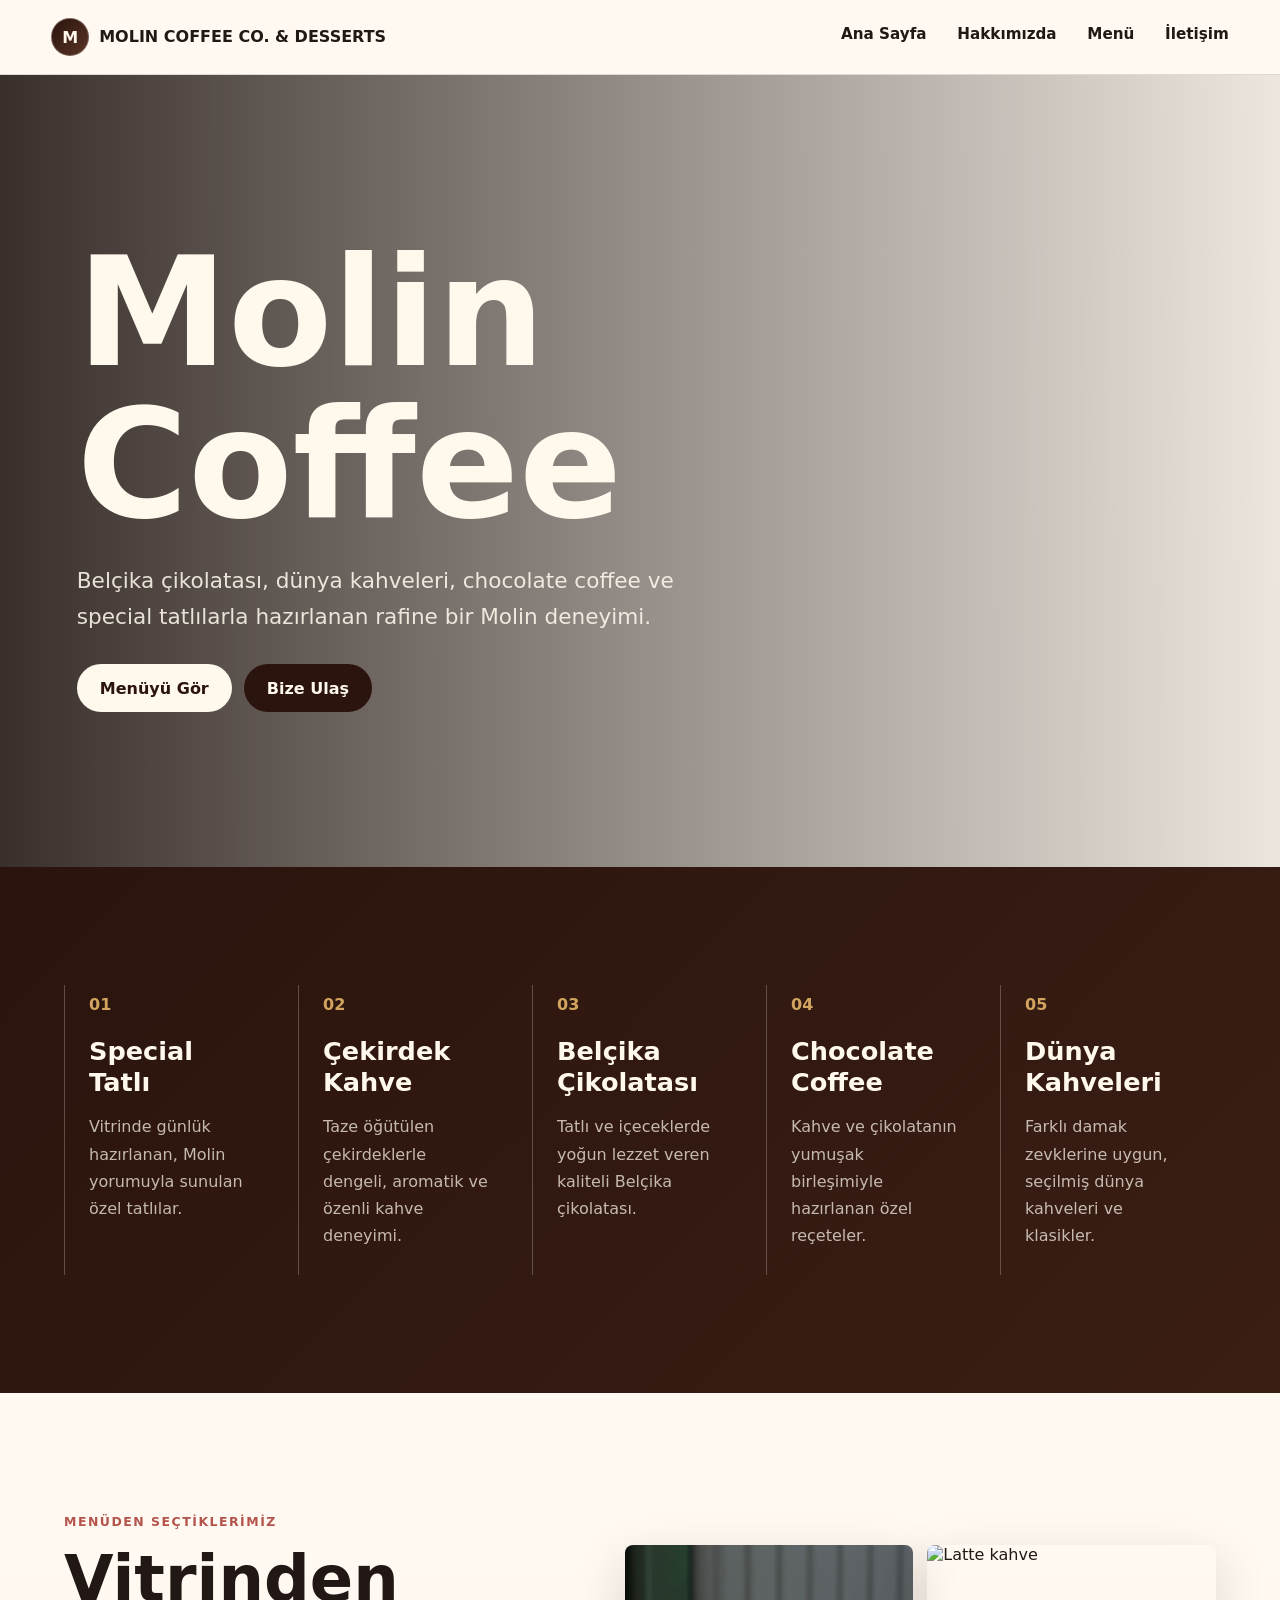
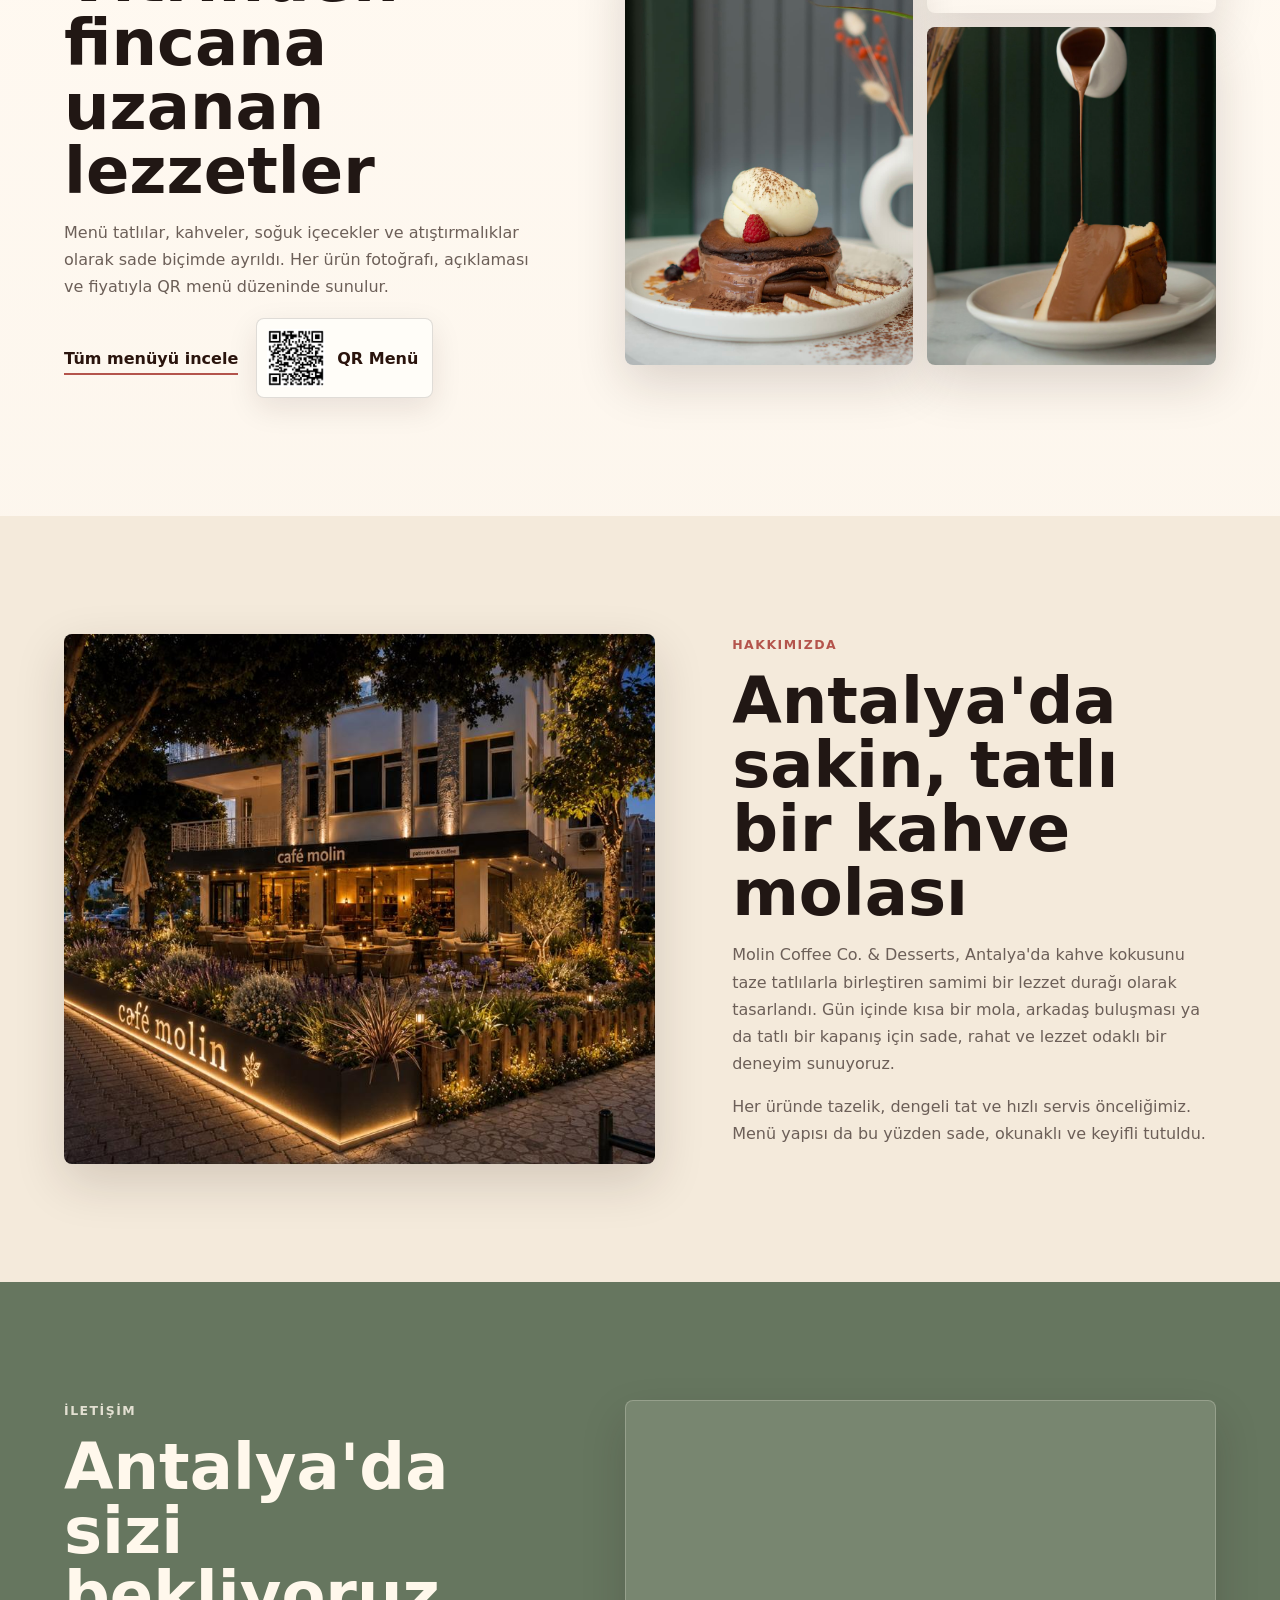
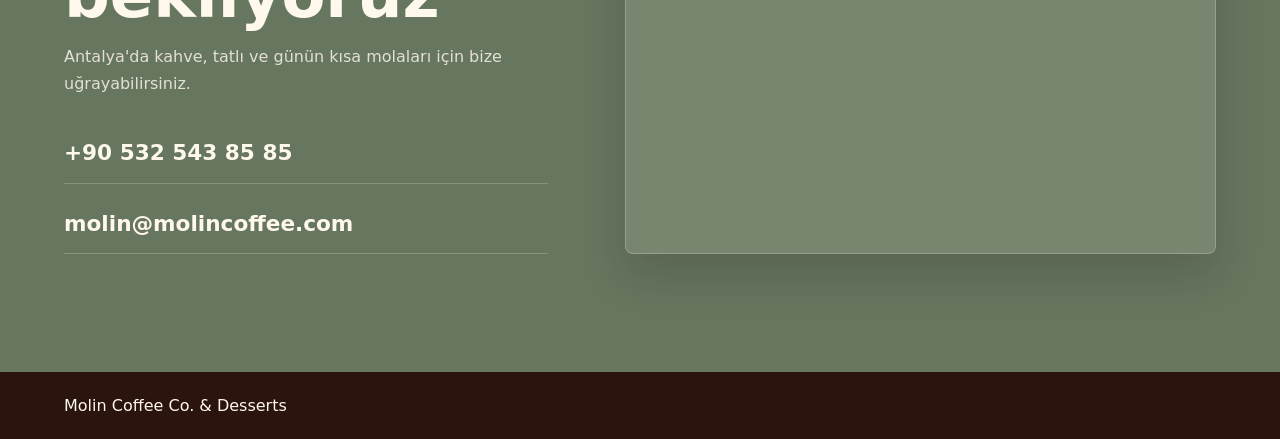
==== commit 7eeda99e: "Refactor code structure for improved readability and maintainability" ====
--- a/index.html
+++ b/index.html
@@ -31,9 +31,8 @@
       <section class="hero" id="anasayfa">
         <div class="hero-bg" role="img" aria-label="Kahve ve tatlı masası"></div>
         <div class="hero-content">
-          <p class="eyebrow">Antalya'da tatlı ve kahve</p>
           <h1>Molin Coffee</h1>
-          <p class="hero-copy">Taze çekilmiş kahveler, günlük tatlılar ve Antalya'nın ritmine eşlik eden sıcak bir mola noktası.</p>
+          <p class="hero-copy">Belçika çikolatası, dünya kahveleri, chocolate coffee ve special tatlılarla hazırlanan rafine bir Molin deneyimi.</p>
           <div class="hero-actions">
             <a class="button primary" href="menu.html">Menüyü Gör</a>
             <a class="button secondary" href="#iletisim">Bize Ulaş</a>
@@ -45,18 +44,28 @@
         <div class="section-inner feature-grid">
           <article>
             <span class="feature-icon">01</span>
-            <h2>Günlük Tatlılar</h2>
-            <p>Cheesecake, pasta, magnolia ve vitrine her gün taze giren imza tatlılar.</p>
+            <h2>Special<br>Tatlı</h2>
+            <p>Vitrinde günlük hazırlanan, Molin yorumuyla sunulan özel tatlılar.</p>
           </article>
           <article>
             <span class="feature-icon">02</span>
-            <h2>Özenli Kahve</h2>
-            <p>Espresso bazlı klasikler, soğuk kahveler ve dengeli içimli özel reçeteler.</p>
+            <h2>Çekirdek Kahve</h2>
+            <p>Taze öğütülen çekirdeklerle dengeli, aromatik ve özenli kahve deneyimi.</p>
           </article>
           <article>
             <span class="feature-icon">03</span>
-            <h2>QR Menü</h2>
-            <p>Fotoğraf, açıklama ve fiyatlarıyla hızlı okunan, mobil uyumlu dijital menü.</p>
+            <h2>Belçika Çikolatası</h2>
+            <p>Tatlı ve içeceklerde yoğun lezzet veren kaliteli Belçika çikolatası.</p>
+          </article>
+          <article>
+            <span class="feature-icon">04</span>
+            <h2>Chocolate Coffee</h2>
+            <p>Kahve ve çikolatanın yumuşak birleşimiyle hazırlanan özel reçeteler.</p>
+          </article>
+          <article>
+            <span class="feature-icon">05</span>
+            <h2>Dünya Kahveleri</h2>
+            <p>Farklı damak zevklerine uygun, seçilmiş dünya kahveleri ve klasikler.</p>
           </article>
         </div>
       </section>
@@ -76,16 +85,16 @@
             </div>
           </div>
           <div class="showcase-grid" aria-label="Ürün görselleri">
-            <img src="https://images.unsplash.com/photo-1488477181946-6428a0291777?auto=format&fit=crop&w=700&q=80" alt="Tatlı tabağı">
+            <img src="images/001-tatlilar-moonlight.jpg" alt="Moonlight tatlı">
             <img src="https://images.unsplash.com/photo-1511920170033-f8396924c348?auto=format&fit=crop&w=700&q=80" alt="Latte kahve">
-            <img src="https://images.unsplash.com/photo-1551024506-0bccd828d307?auto=format&fit=crop&w=700&q=80" alt="Donut ve kahve">
+            <img src="images/007-tatlilar-san-sebastian.png" alt="San Sebastian">
           </div>
         </div>
       </section>
 
       <section class="section about-section" id="hakkimizda">
         <div class="section-inner about-layout">
-          <img src="https://images.unsplash.com/photo-1554118811-1e0d58224f24?auto=format&fit=crop&w=1100&q=80" alt="Molin Coffee Co. &amp; Desserts iç mekan">
+          <img src="assets/cafe-molin-exterior.jpeg" alt="Cafe Molin dış mekan">
           <div>
             <p class="eyebrow">Hakkımızda</p>
             <h2>Antalya'da sakin, tatlı bir kahve molası</h2>
@@ -97,14 +106,21 @@
 
       <section class="section contact-section" id="iletisim">
         <div class="section-inner contact-layout">
-          <div>
+          <div class="contact-copy">
             <p class="eyebrow">İletişim</p>
             <h2>Antalya'da sizi bekliyoruz</h2>
-            <p>Tatlı, kahve ve günün kısa molaları için bize e-posta üzerinden ulaşabilirsiniz.</p>
+            <p>Antalya'da kahve, tatlı ve günün kısa molaları için bize uğrayabilirsiniz.</p>
+            <div class="contact-list">
+              <a href="tel:+905325438585">+90 532 543 85 85</a>
+              <a href="mailto:molin@molincoffee.com">molin@molincoffee.com</a>
+            </div>
           </div>
-          <div class="contact-list">
-            <a href="mailto:molin@molincoffee.com">molin@molincoffee.com</a>
-            <span>Molin Coffee Co. &amp; Desserts, Antalya</span>
+          <div class="map-card" aria-label="Cafe Molin konumu">
+            <iframe
+              title="Cafe Molin harita konumu"
+              src="https://www.google.com/maps?q=Cafe%20Molin%2C%20Ye%C5%9Filbah%C3%A7e%2C%20Metin%20Kasapo%C4%9Flu%20Cd.%20Aslan%20%C3%87avu%C5%9F%20sitesi%20No%3A41%2FB%20A%20blok%2C%2007160%20Muratpa%C5%9Fa%2FAntalya&output=embed"
+              loading="lazy"
+              referrerpolicy="no-referrer-when-downgrade"></iframe>
           </div>
         </div>
       </section>
@@ -112,7 +128,6 @@
 
     <footer class="site-footer">
       <span>Molin Coffee Co. &amp; Desserts</span>
-      <span>Antalya Tatlı ve Kahve Menüsü</span>
     </footer>
 
     <script src="app.js"></script>
--- a/styles.css
+++ b/styles.css
@@ -199,8 +199,7 @@
   text-transform: uppercase;
 }
 
-.hero-actions,
-.form-actions {
+.hero-actions {
   display: flex;
   flex-wrap: wrap;
   gap: 12px;
@@ -235,19 +234,6 @@
   color: #fff8ec;
 }
 
-.button.ghost {
-  background: transparent;
-  border-color: var(--line);
-  color: var(--coffee-dark);
-}
-
-.button.small {
-  background: var(--coffee-dark);
-  color: #fff8ec;
-  min-height: 40px;
-  padding: 0 16px;
-}
-
 .section {
   padding: clamp(64px, 10vw, 118px) clamp(20px, 5vw, 72px);
 }
@@ -265,7 +251,7 @@
 .feature-grid {
   display: grid;
   gap: 18px;
-  grid-template-columns: repeat(3, 1fr);
+  grid-template-columns: repeat(auto-fit, minmax(190px, 1fr));
 }
 
 .feature-grid article {
@@ -383,20 +369,43 @@
 }
 
 .contact-layout {
-  grid-template-columns: 1fr 1fr;
+  align-items: stretch;
+  grid-template-columns: minmax(0, 0.9fr) minmax(320px, 1.1fr);
+}
+
+.contact-copy {
+  align-self: center;
 }
 
 .contact-list {
   display: grid;
-  gap: 12px;
-}
-
-.contact-list a,
-.contact-list span {
+  gap: 10px;
+  margin-top: 26px;
+}
+
+.contact-list a {
   border-bottom: 1px solid rgba(255, 248, 236, 0.22);
-  font-size: clamp(1.15rem, 2.3vw, 1.8rem);
+  color: #fff8ec;
+  font-size: clamp(1rem, 1.8vw, 1.35rem);
   font-weight: 800;
-  padding: 16px 0;
+  line-height: 1.45;
+  padding: 14px 0;
+}
+
+.map-card {
+  background: rgba(255, 248, 236, 0.12);
+  border: 1px solid rgba(255, 248, 236, 0.22);
+  border-radius: 8px;
+  box-shadow: 0 20px 44px rgba(33, 23, 20, 0.18);
+  overflow: hidden;
+}
+
+.map-card iframe {
+  aspect-ratio: 16 / 10;
+  border: 0;
+  display: block;
+  min-height: 280px;
+  width: 100%;
 }
 
 .site-footer {
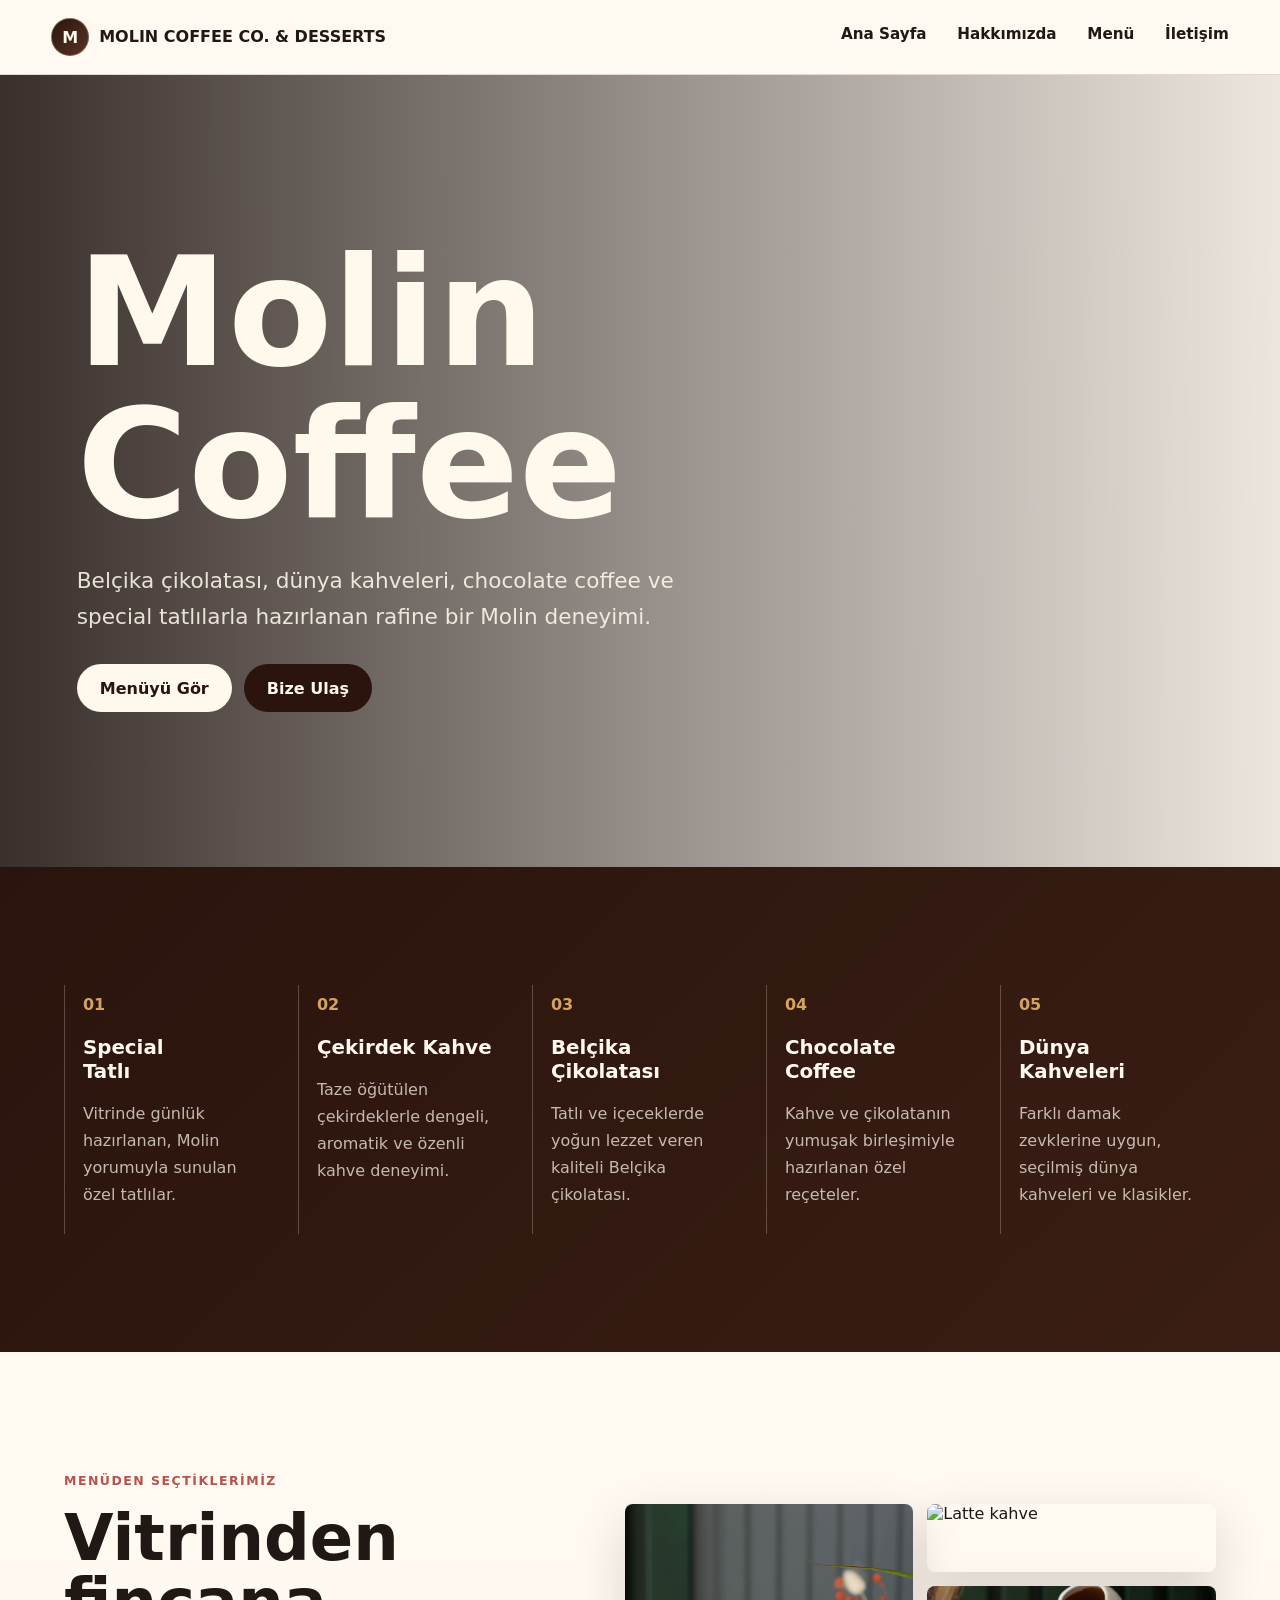
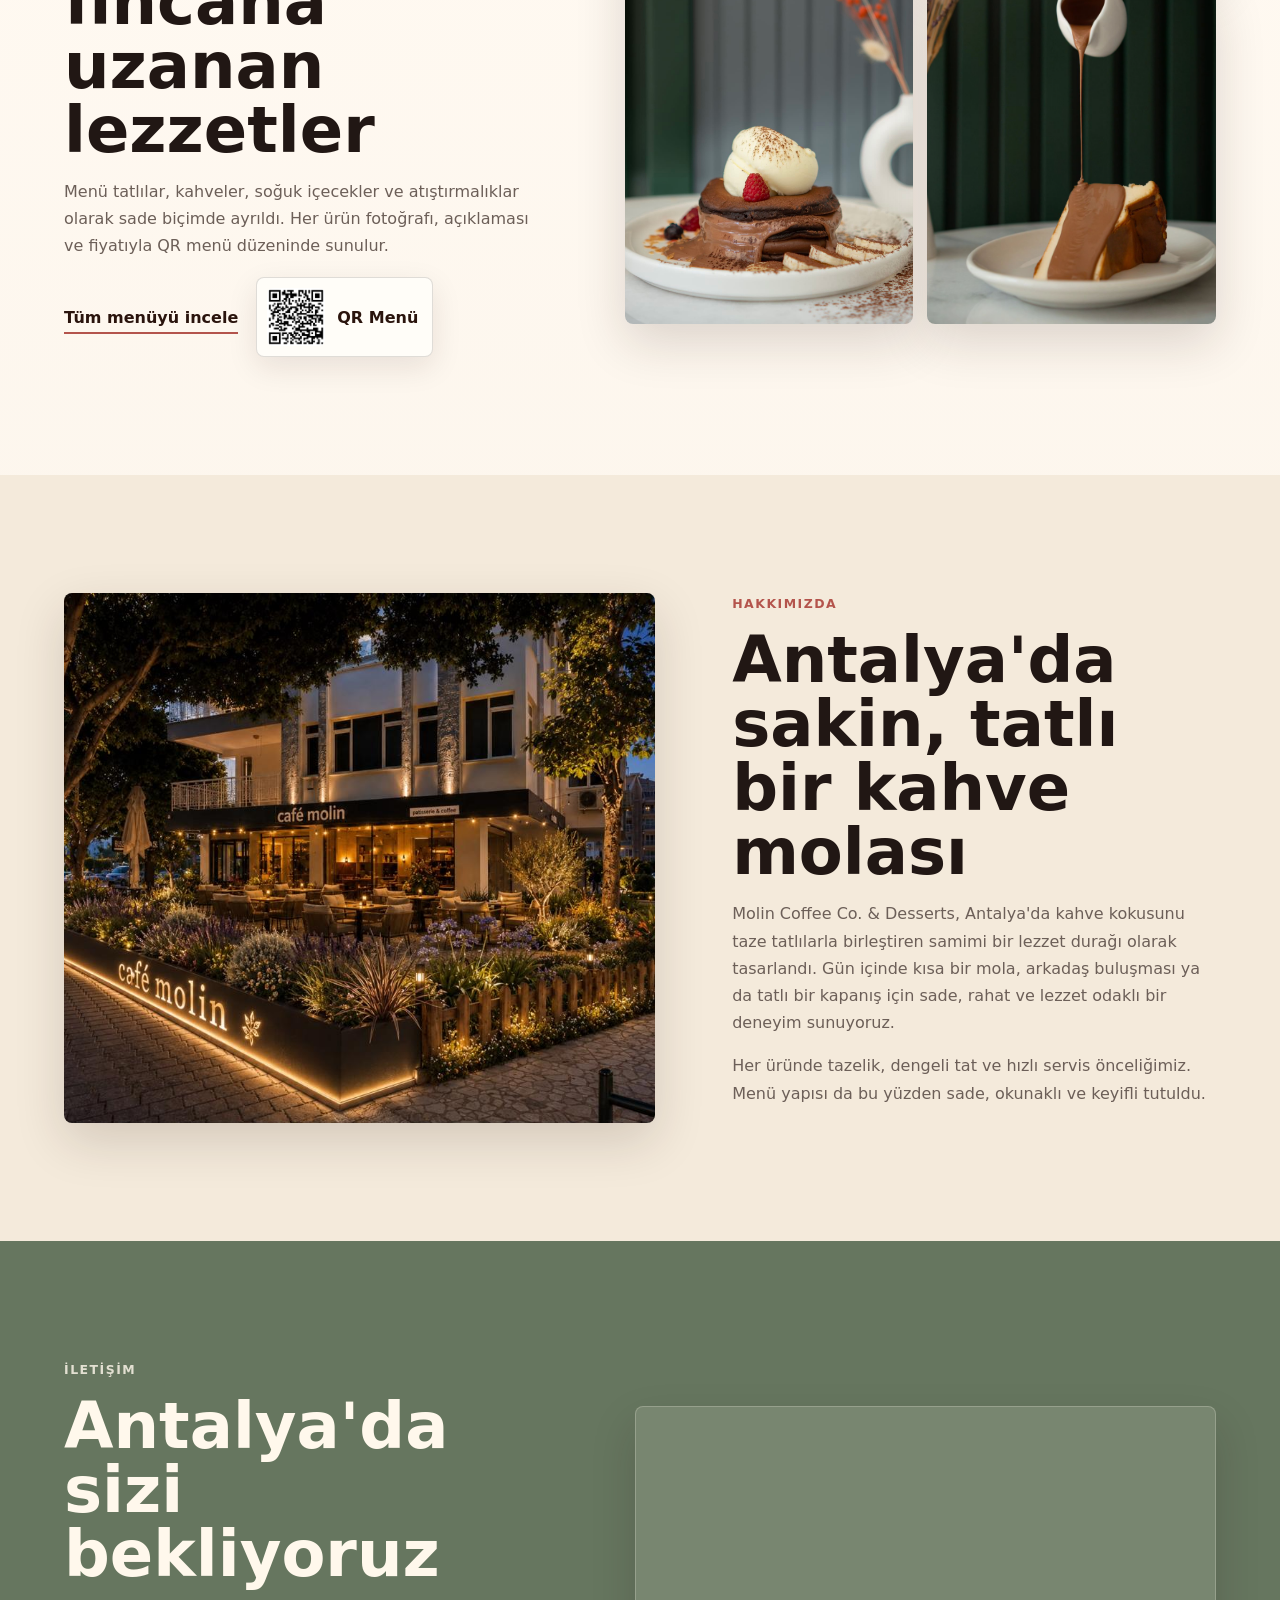
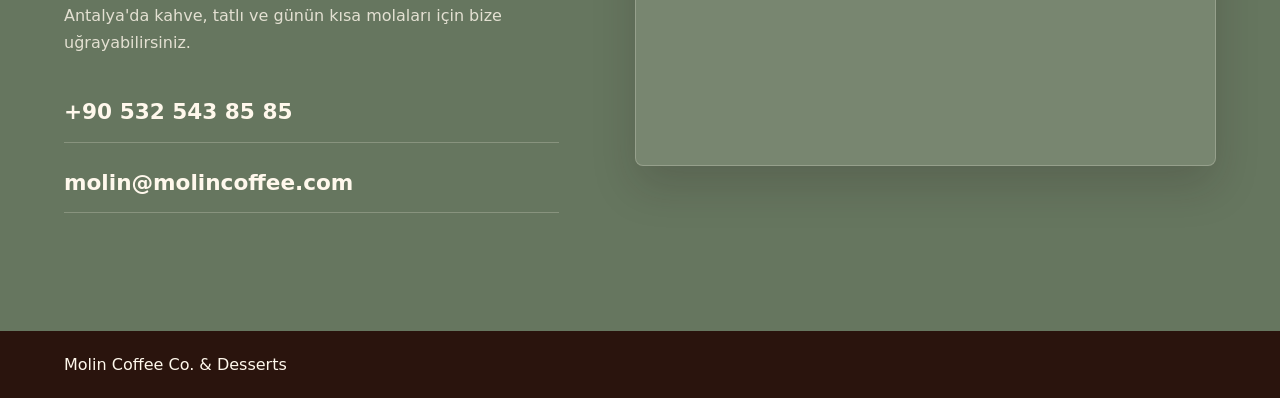
==== commit ee0d70fa: "Refactor site structure by creating home and menu pages, and removing the old menu file" ====
--- a/index.html
+++ b/index.html
@@ -3,133 +3,13 @@
   <head>
     <meta charset="utf-8">
     <meta name="viewport" content="width=device-width, initial-scale=1">
-    <title>Molin Coffee Co. &amp; Desserts | Tatlı ve Kahve</title>
-    <meta name="description" content="Molin Coffee Co. &amp; Desserts Antalya'da tatlı, kahve ve ferah içecekleriyle sıcak bir buluşma noktası.">
-    <link rel="preconnect" href="https://images.unsplash.com">
-    <link rel="stylesheet" href="styles.css">
+    <title>Molin Coffee Co. &amp; Desserts</title>
+    <meta http-equiv="refresh" content="0; url=home/">
+    <script>
+      window.location.replace("home/");
+    </script>
   </head>
   <body>
-    <header class="site-header" data-header>
-      <a class="brand" href="#anasayfa" aria-label="Molin Coffee Co. &amp; Desserts ana sayfa">
-        <span class="brand-mark">M</span>
-        <span>MOLIN COFFEE CO. &amp; DESSERTS</span>
-      </a>
-      <button class="nav-toggle" type="button" data-nav-toggle aria-label="Menüyü aç">
-        <span></span>
-        <span></span>
-        <span></span>
-      </button>
-      <nav class="site-nav" data-nav>
-        <a href="#anasayfa">Ana Sayfa</a>
-        <a href="#hakkimizda">Hakkımızda</a>
-        <a href="menu.html">Menü</a>
-        <a href="#iletisim">İletişim</a>
-      </nav>
-    </header>
-
-    <main>
-      <section class="hero" id="anasayfa">
-        <div class="hero-bg" role="img" aria-label="Kahve ve tatlı masası"></div>
-        <div class="hero-content">
-          <h1>Molin Coffee</h1>
-          <p class="hero-copy">Belçika çikolatası, dünya kahveleri, chocolate coffee ve special tatlılarla hazırlanan rafine bir Molin deneyimi.</p>
-          <div class="hero-actions">
-            <a class="button primary" href="menu.html">Menüyü Gör</a>
-            <a class="button secondary" href="#iletisim">Bize Ulaş</a>
-          </div>
-        </div>
-      </section>
-
-      <section class="section intro-band" aria-label="Öne çıkanlar">
-        <div class="section-inner feature-grid">
-          <article>
-            <span class="feature-icon">01</span>
-            <h2>Special<br>Tatlı</h2>
-            <p>Vitrinde günlük hazırlanan, Molin yorumuyla sunulan özel tatlılar.</p>
-          </article>
-          <article>
-            <span class="feature-icon">02</span>
-            <h2>Çekirdek Kahve</h2>
-            <p>Taze öğütülen çekirdeklerle dengeli, aromatik ve özenli kahve deneyimi.</p>
-          </article>
-          <article>
-            <span class="feature-icon">03</span>
-            <h2>Belçika Çikolatası</h2>
-            <p>Tatlı ve içeceklerde yoğun lezzet veren kaliteli Belçika çikolatası.</p>
-          </article>
-          <article>
-            <span class="feature-icon">04</span>
-            <h2>Chocolate Coffee</h2>
-            <p>Kahve ve çikolatanın yumuşak birleşimiyle hazırlanan özel reçeteler.</p>
-          </article>
-          <article>
-            <span class="feature-icon">05</span>
-            <h2>Dünya Kahveleri</h2>
-            <p>Farklı damak zevklerine uygun, seçilmiş dünya kahveleri ve klasikler.</p>
-          </article>
-        </div>
-      </section>
-
-      <section class="section" id="menu-ozet">
-        <div class="section-inner split">
-          <div>
-            <p class="eyebrow">Menüden seçtiklerimiz</p>
-            <h2>Vitrinden fincana uzanan lezzetler</h2>
-            <p>Menü tatlılar, kahveler, soğuk içecekler ve atıştırmalıklar olarak sade biçimde ayrıldı. Her ürün fotoğrafı, açıklaması ve fiyatıyla QR menü düzeninde sunulur.</p>
-            <div class="menu-cta-row">
-              <a class="text-link" href="menu.html">Tüm menüyü incele</a>
-              <a class="qr-mini" href="menu.html" aria-label="QR menüyü aç">
-                <img src="assets/qr-menu-tight.png" alt="Molin Coffee Co. &amp; Desserts QR menü kodu">
-                <span>QR Menü</span>
-              </a>
-            </div>
-          </div>
-          <div class="showcase-grid" aria-label="Ürün görselleri">
-            <img src="images/001-tatlilar-moonlight.jpg" alt="Moonlight tatlı">
-            <img src="https://images.unsplash.com/photo-1511920170033-f8396924c348?auto=format&fit=crop&w=700&q=80" alt="Latte kahve">
-            <img src="images/007-tatlilar-san-sebastian.png" alt="San Sebastian">
-          </div>
-        </div>
-      </section>
-
-      <section class="section about-section" id="hakkimizda">
-        <div class="section-inner about-layout">
-          <img src="assets/cafe-molin-exterior.jpeg" alt="Cafe Molin dış mekan">
-          <div>
-            <p class="eyebrow">Hakkımızda</p>
-            <h2>Antalya'da sakin, tatlı bir kahve molası</h2>
-            <p>Molin Coffee Co. &amp; Desserts, Antalya'da kahve kokusunu taze tatlılarla birleştiren samimi bir lezzet durağı olarak tasarlandı. Gün içinde kısa bir mola, arkadaş buluşması ya da tatlı bir kapanış için sade, rahat ve lezzet odaklı bir deneyim sunuyoruz.</p>
-            <p>Her üründe tazelik, dengeli tat ve hızlı servis önceliğimiz. Menü yapısı da bu yüzden sade, okunaklı ve keyifli tutuldu.</p>
-          </div>
-        </div>
-      </section>
-
-      <section class="section contact-section" id="iletisim">
-        <div class="section-inner contact-layout">
-          <div class="contact-copy">
-            <p class="eyebrow">İletişim</p>
-            <h2>Antalya'da sizi bekliyoruz</h2>
-            <p>Antalya'da kahve, tatlı ve günün kısa molaları için bize uğrayabilirsiniz.</p>
-            <div class="contact-list">
-              <a href="tel:+905325438585">+90 532 543 85 85</a>
-              <a href="mailto:molin@molincoffee.com">molin@molincoffee.com</a>
-            </div>
-          </div>
-          <div class="map-card" aria-label="Cafe Molin konumu">
-            <iframe
-              title="Cafe Molin harita konumu"
-              src="https://www.google.com/maps?q=Cafe%20Molin%2C%20Ye%C5%9Filbah%C3%A7e%2C%20Metin%20Kasapo%C4%9Flu%20Cd.%20Aslan%20%C3%87avu%C5%9F%20sitesi%20No%3A41%2FB%20A%20blok%2C%2007160%20Muratpa%C5%9Fa%2FAntalya&output=embed"
-              loading="lazy"
-              referrerpolicy="no-referrer-when-downgrade"></iframe>
-          </div>
-        </div>
-      </section>
-    </main>
-
-    <footer class="site-footer">
-      <span>Molin Coffee Co. &amp; Desserts</span>
-    </footer>
-
-    <script src="app.js"></script>
+    <a href="home/">Molin Coffee Co. &amp; Desserts ana sayfasına git</a>
   </body>
 </html>
